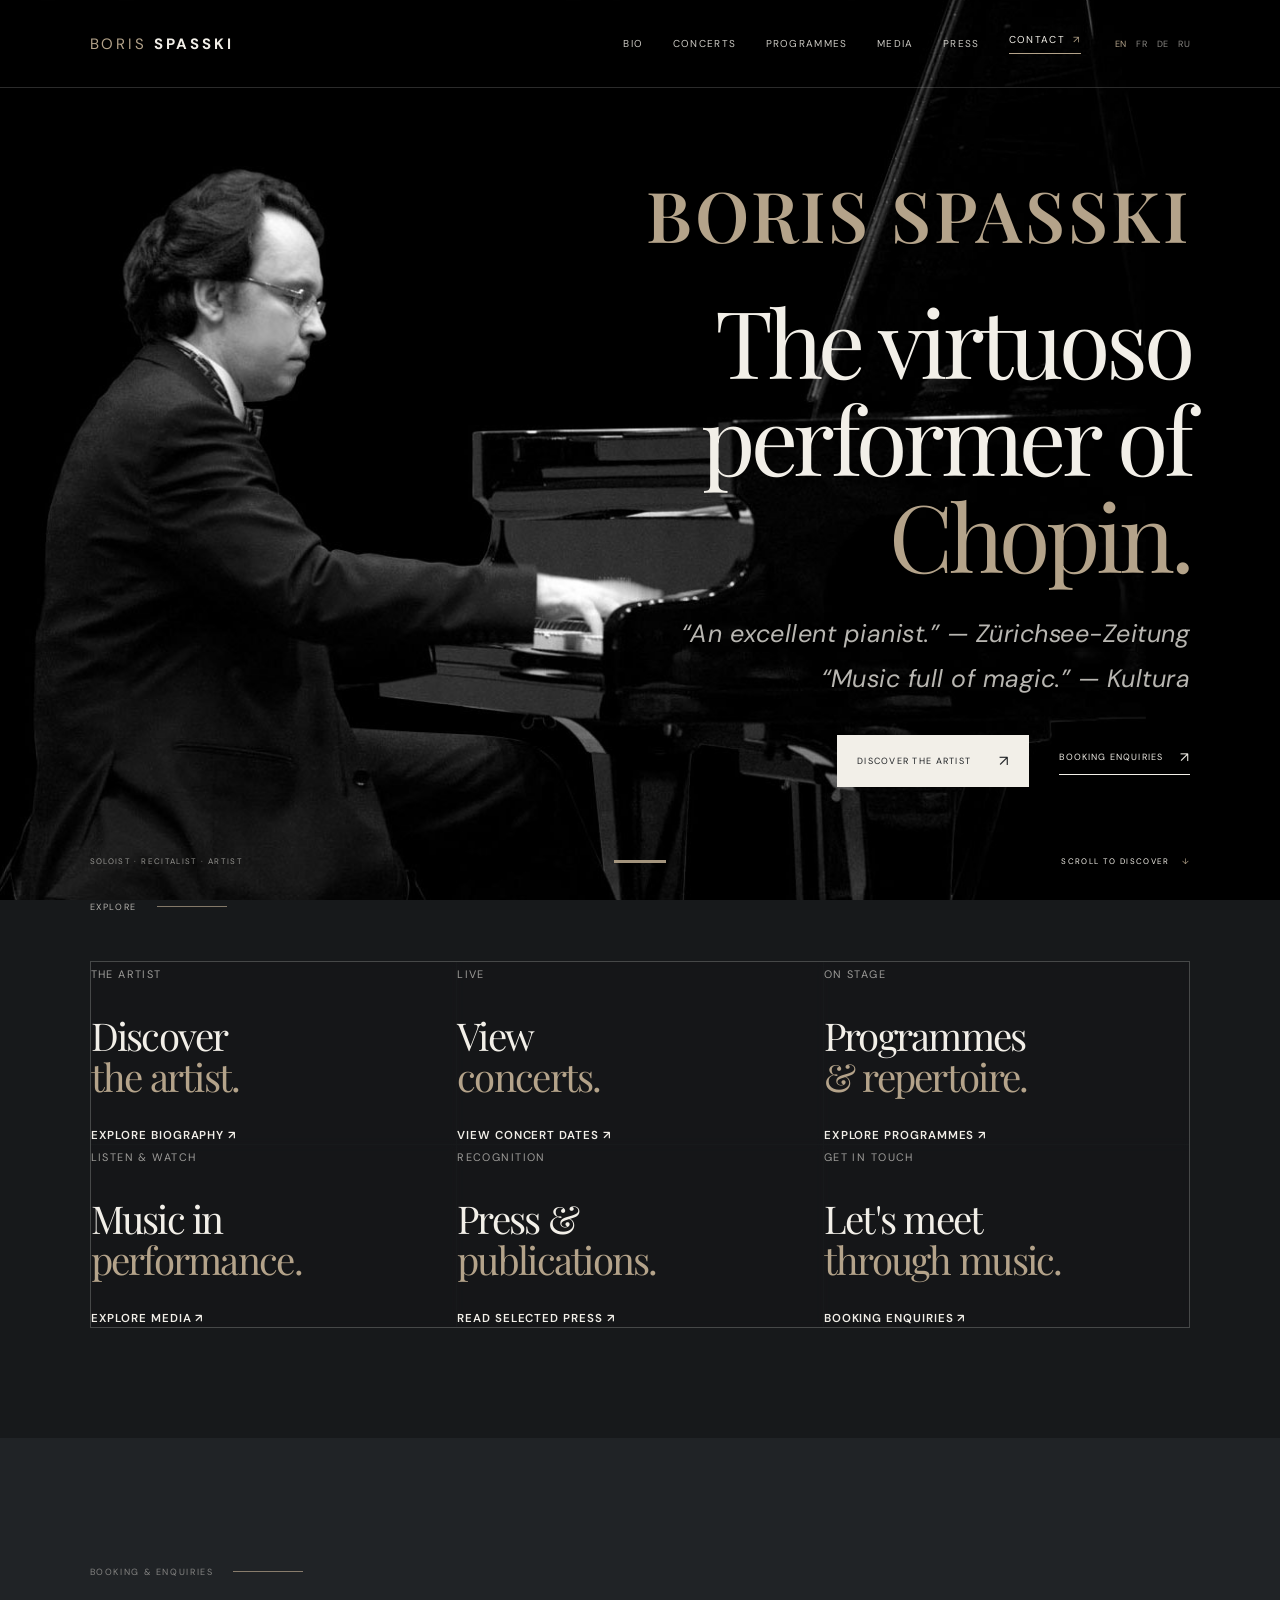
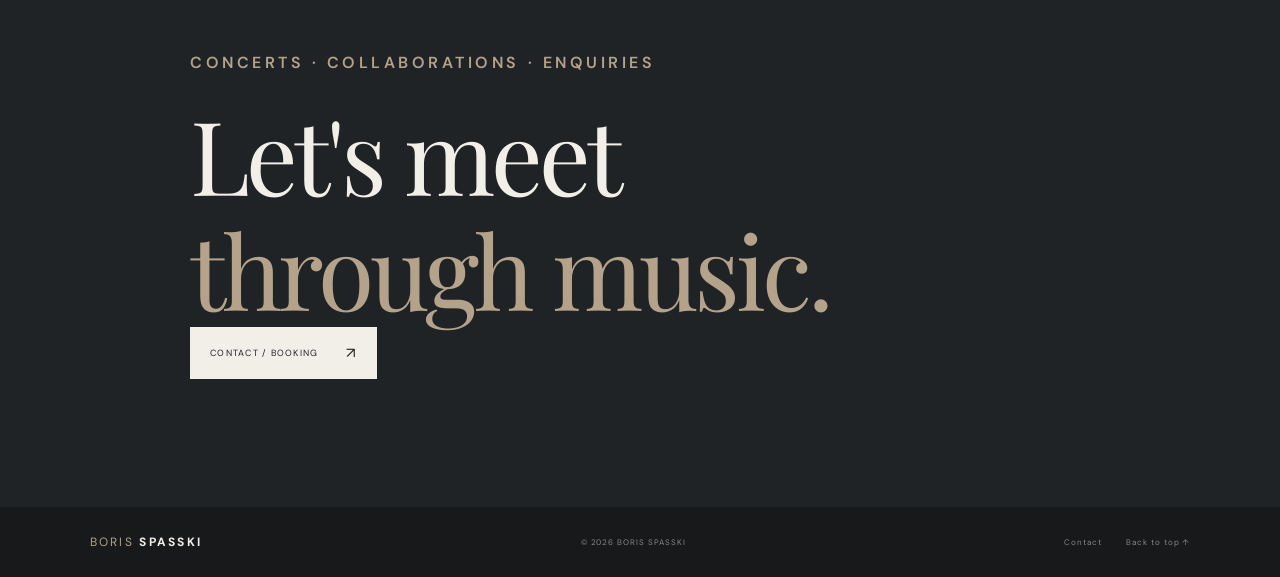
==== spasski-demo/index.html @ 14d4a6dd "Initial commit" ====
<!doctype html>
<html lang="en">
  <head>
    <meta charset="utf-8" />
    <meta name="viewport" content="width=device-width, initial-scale=1" />
    <meta
      name="description"
      content="Boris Spasski, concert pianist. Biography, concerts, recital programmes, repertoire, recordings and press."
    />
    <meta name="theme-color" content="#17191b" />
    <title>Boris Spasski - Борис Спасский - Klavier</title>
    <link rel="preconnect" href="https://fonts.googleapis.com" />
    <link rel="preconnect" href="https://fonts.gstatic.com" crossorigin />
    <link
      href="https://fonts.googleapis.com/css2?family=DM+Sans:wght@400;500;600;700&family=Playfair+Display:ital,wght@0,400;0,500;0,600;1,400;1,500&display=swap"
      rel="stylesheet"
    />
    <link rel="stylesheet" href="css/style.css" />
    <link rel="icon" type="image/png" href="img/favicon.png">
</head>
  <body class="home-page">
    <div class="home-backdrop" aria-hidden="true">
      <div class="home-backdrop-image"></div>
      <div class="home-backdrop-shade"></div>
    </div>
    <a class="skip-link" href="#main">Skip to content</a>
    <header class="site-header" id="top">
      <a class="wordmark" href="index.html" aria-label="Boris Spasski, home">
        <span>BORIS</span> SPASSKI
      </a>
      <nav class="desktop-nav" aria-label="Main navigation">
        <a href="artist.html">Bio</a><a href="concerts.html">Concerts</a
        ><a href="programmes.html">Programmes</a><a href="media.html">Media</a
        ><a href="press.html">Press</a
        ><a class="nav-contact" href="contact.html"
          >Contact <span aria-hidden="true">↗</span></a
        >
      </nav>
      <div class="header-tools">
        <div class="language-switch" aria-label="Language selection">
          <button
            class="language-button is-active"
            type="button"
            data-lang="EN"
            aria-pressed="true"
          >
            EN</button
          ><button
            class="language-button"
            type="button"
            data-lang="FR"
            aria-pressed="false"
          >
            FR</button
          ><button
            class="language-button"
            type="button"
            data-lang="DE"
            aria-pressed="false"
          >
            DE</button
          ><button
            class="language-button"
            type="button"
            data-lang="RU"
            aria-pressed="false"
          >
            RU
          </button>
        </div>
        <button
          class="menu-toggle"
          type="button"
          aria-label="Open navigation"
          aria-expanded="false"
          aria-controls="mobile-nav"
        >
          <span></span><span></span>
        </button>
      </div>
    </header>
    <nav
      class="mobile-nav"
      id="mobile-nav"
      aria-label="Mobile navigation"
      hidden
    >
      <a href="artist.html">Bio</a><a href="concerts.html">Concerts</a
      ><a href="programmes.html">Programmes</a><a href="media.html">Media</a
      ><a href="press.html">Press</a><a href="contact.html">Contact</a>
      <div class="mobile-languages">
        EN <span>·</span> FR <span>·</span> DE <span>·</span> RU
      </div>
    </nav>
    <main id="main">
      <section class="hero" aria-labelledby="hero-title">
        <div class="hero-content">
          <p class="hero-eyebrow">BORIS SPASSKI</p>
          <h1 id="hero-title">The virtuoso performer of <br /><em>Chopin.</em></h1>
          <p class="hero-intro">
            “An excellent pianist.” — Zürichsee-Zeitung<br />
            “Music full of magic.” — Kultura
          </p>
          <div class="hero-actions">
            <a class="button button-light" href="artist.html"
              >Discover the artist <span>↗</span></a
            >
            <a class="text-link light-link" href="contact.html"
              >Booking enquiries <span>↗</span></a
            >
          </div>
        </div>
        <div class="hero-footer">
          <span>SOLOIST · RECITALIST · ARTIST</span>
          <a href="#explore">SCROLL TO DISCOVER <span>↓</span></a>
        </div>
      </section>
      <section class="section-light section-pad home-overview" id="explore">
        <div class="section-kicker">
          <span>EXPLORE</span><span class="kicker-line"></span>
        </div>
        <div class="home-link-grid">
          <a class="home-link-card" href="artist.html">
            <span>THE ARTIST</span>
            <h2>Discover<br /><em>the artist.</em></h2>
            <b>Explore biography ↗</b></a
          ><a class="home-link-card" href="concerts.html"
            ><span>LIVE</span>
            <h2>View<br /><em>concerts.</em></h2>
            <b>View concert dates ↗</b></a
          >
          <a class="home-link-card" href="programmes.html"
            ><span>ON STAGE</span>
            <h2>Programmes<br /><em>& repertoire.</em></h2>
            <b>Explore programmes ↗</b></a
          ><a class="home-link-card" href="media.html"
            ><span>LISTEN & WATCH</span>
            <h2>Music in<br /><em>performance.</em></h2>
            <b>Explore media ↗</b></a
          ><a class="home-link-card" href="press.html"
            ><span>RECOGNITION</span>
            <h2>Press &<br /><em>publications.</em></h2>
            <b>Read selected press ↗</b></a
          ><a class="home-link-card" href="contact.html"
            ><span>GET IN TOUCH</span>
            <h2>Let's meet<br /><em>through music.</em></h2>
            <b>Booking enquiries ↗</b></a
          >
        </div>
      </section>
      <section class="contact section-dark section-pad">
        <div class="section-kicker section-kicker-dark">
          <span>BOOKING & ENQUIRIES</span><span class="kicker-line"></span>
        </div>
        <div class="contact-inner">
          <p class="eyebrow">CONCERTS · COLLABORATIONS · ENQUIRIES</p>
          <h2>Let's meet<br /><em>through music.</em></h2>
          <a class="button button-light" href="contact.html"
            >Contact / Booking <span>↗</span></a
          >
        </div>
      </section>
    </main>
    <footer class="site-footer">
      <a class="wordmark footer-wordmark" href="index.html"
        ><span>BORIS</span> SPASSKI</a
      ><span>© 2026 BORIS SPASSKI</span>
      <div>
        <a href="contact.html">Contact</a><a href="#top">Back to top ↑</a>
      </div>
    </footer>
    <div class="toast" role="status" aria-live="polite"></div>
    <script src="js/main.js"></script>
  </body>
</html>
---- spasski-demo/css/style.css ----
/* =========================================================
   PIANIST WEBSITE DEMO — cinematic editorial direction
   Replace the placeholder images and content before launch.
   ========================================================= */

:root {
  --ink: #202326;
  --ink-deep: #17191b;
  --paper: #f2efe8;
  --paper-alt: #e9e5dc;
  --champagne: #b4a38a;
  --burgundy: #6e3039;
  --muted: #77756f;
  --serif: "Playfair Display", Georgia, serif;
  --sans: "DM Sans", Arial, sans-serif;
  --page-pad: clamp(22px, 7vw, 112px);
  --content: 1440px;
}

* {
  box-sizing: border-box;
}
html {
  scroll-behavior: smooth;
  scroll-padding-top: 90px;
}
body {
  margin: 0;
  background: var(--paper);
  color: var(--ink);
  font-family: var(--sans);
  -webkit-font-smoothing: antialiased;
}
a {
  color: inherit;
  text-decoration: none;
}
button {
  font: inherit;
}
img {
  display: block;
  width: 100%;
  height: 100%;
  object-fit: cover;
}
::selection {
  background: var(--champagne);
  color: var(--ink);
}

.skip-link {
  position: fixed;
  z-index: 1000;
  top: 10px;
  left: 10px;
  padding: 12px 16px;
  background: var(--paper);
  color: var(--ink);
  transform: translateY(-150%);
}
.skip-link:focus {
  transform: translateY(0);
}

.site-header {
  position: absolute;
  z-index: 20;
  top: 0;
  left: 0;
  width: 100%;
  min-height: 88px;
  padding: 0 var(--page-pad);
  display: flex;
  align-items: center;
  justify-content: space-between;
  color: #f2efe8;
  border-bottom: 1px solid rgba(255, 255, 255, 0.17);
  transition:
    background 0.3s ease,
    min-height 0.3s ease,
    color 0.3s ease;
}
.site-header.is-scrolled {
  position: fixed;
  min-height: 72px;
  background: rgba(23, 25, 27, 0.96);
  backdrop-filter: blur(14px);
}
.wordmark {
  font-size: 15px;
  letter-spacing: 0.19em;
  font-weight: 700;
  white-space: nowrap;
}
.wordmark span {
  font-weight: 400;
  color: var(--champagne);
}
.desktop-nav {
  display: flex;
  align-items: center;
  gap: clamp(17px, 2.3vw, 36px);
  margin-left: auto;
  margin-right: 34px;
}
.desktop-nav a {
  font-size: 10px;
  letter-spacing: 0.13em;
  text-transform: uppercase;
  color: rgba(242, 239, 232, 0.84);
  transition: color 0.2s;
}
.desktop-nav a:hover,
.desktop-nav a:focus-visible {
  color: var(--champagne);
}
.desktop-nav .nav-contact {
  color: var(--paper);
  border-bottom: 1px solid var(--champagne);
  padding-bottom: 7px;
}
.nav-contact span {
  color: var(--champagne);
  margin-left: 4px;
}
.header-tools {
  display: flex;
  align-items: center;
  gap: 22px;
}
.language-switch {
  display: flex;
  gap: 9px;
}
.language-button {
  border: 0;
  padding: 5px 0;
  background: transparent;
  color: rgba(242, 239, 232, 0.56);
  cursor: pointer;
  font-size: 9px;
  letter-spacing: 0.08em;
}
.language-button.is-active,
.language-button:hover {
  color: var(--champagne);
}
.menu-toggle {
  display: none;
  width: 38px;
  height: 38px;
  border: 0;
  background: transparent;
  cursor: pointer;
  padding: 9px 4px;
}
.menu-toggle span {
  display: block;
  height: 1px;
  width: 27px;
  background: var(--paper);
  margin: 7px 0;
  transition: transform 0.25s;
}
.mobile-nav {
  position: fixed;
  z-index: 19;
  inset: 0;
  padding: 110px var(--page-pad) 40px;
  background: var(--ink-deep);
  color: var(--paper);
  flex-direction: column;
  justify-content: center;
  gap: 19px;
}
.mobile-nav:not([hidden]) {
  display: flex;
}
.mobile-nav > a {
  font: 36px var(--serif);
}
.mobile-languages {
  margin-top: 28px;
  color: var(--champagne);
  font-size: 11px;
  letter-spacing: 0.2em;
}
.mobile-languages span {
  color: #777;
  padding: 0 7px;
}

.hero {
  position: relative;
  min-height: min(850px, 100svh);
  min-height: max(700px, 100svh);
  display: flex;
  align-items: center;
  overflow: hidden;
  color: var(--paper);
  background: var(--ink-deep);
}
.hero-image {
  position: absolute;
  inset: 0;
  background-image: url("https://images.unsplash.com/photo-1507838153414-b4b713384a76?auto=format&fit=crop&w=2400&q=90");
  background-position: center 48%;
  background-size: cover;
  filter: saturate(0.55);
  transform: scale(1.015);
}
.hero-shade {
  position: absolute;
  inset: 0;
  background:
    linear-gradient(
      90deg,
      rgba(12, 14, 16, 0.88) 0%,
      rgba(12, 14, 16, 0.62) 43%,
      rgba(12, 14, 16, 0.15) 100%
    ),
    linear-gradient(0deg, rgba(12, 14, 16, 0.6), transparent 38%);
}
.hero-content {
  position: relative;
  z-index: 2;
  width: min(850px, 100%);
  padding: 145px var(--page-pad) 100px;
  margin-left: auto;
  margin-right: 0;
  text-align: right;
}
.eyebrow {
  margin: 0 0 22px;
  color: var(--champagne);
  font-size: 16px;
  font-weight: 600;
  letter-spacing: 0.22em;
  line-height: 1.6;
}
.hero-eyebrow {
  margin: 0 0 22px;
  color: var(--champagne);
  font-family: var(--serif);
  font-size: 70px;
  font-weight: 600;
/*  letter-spacing: 0.22em; */
  letter-spacing: .04em;
  line-height: 1.6;
}
.hero h1 {
  margin: 0;
  font: 400 clamp(52px, 7.3vw, 108px)/1.04 var(--serif);
  letter-spacing: -0.045em;
}
h1 em,
h2 em {
  color: var(--champagne);
  font-weight: 400;
  font-style: normal;
}
.hero-intro {
  margin: 28px 0 34px;
  color: rgba(242, 239, 232, 0.76);
  font: 25px/1.8 var(--sans);
  letter-spacing: 0.02em;
  font-style: italic;
}
/*
.home-link-card h2 {
    font-family: "Playfair Display", Georgia, serif;
    font-weight: 400;
}
*/
.home-link-card h2 em {
    color: var(--champagne);
    font-style: normal;
    font-weight: 400;
}
.hero-actions {
  display: flex;
  align-items: center;
  gap: 30px;
  flex-wrap: wrap;
  justify-content: flex-end;
}
.button {
  display: inline-flex;
  align-items: center;
  gap: 28px;
  padding: 16px 20px;
  font-size: 9px;
  letter-spacing: 0.14em;
  text-transform: uppercase;
  transition:
    background 0.2s,
    color 0.2s,
    transform 0.2s;
}
.button:hover {
  transform: translateY(-2px);
}
.button-light {
  background: var(--paper);
  color: var(--ink);
}
.button-light:hover {
  background: var(--champagne);
}
.button span {
  font-size: 15px;
}
.text-link {
  display: inline-flex;
  align-items: center;
  gap: 17px;
  padding-bottom: 8px;
  border-bottom: 1px solid currentColor;
  font-size: 9px;
  letter-spacing: 0.13em;
  text-transform: uppercase;
  transition:
    gap 0.2s,
    color 0.2s;
}
.text-link:hover {
  gap: 25px;
}
.text-link span {
  font-size: 14px;
}
.light-link {
  color: var(--paper);
}
.dark-link {
  color: var(--ink);
}
.hero-footer {
  position: absolute;
  z-index: 2;
  bottom: 34px;
  left: var(--page-pad);
  right: var(--page-pad);
  display: flex;
  justify-content: space-between;
  color: rgba(242, 239, 232, 0.58);
  font-size: 8px;
  letter-spacing: 0.17em;
}
.hero-footer a {
  color: var(--paper);
}
.hero-footer a span {
  color: var(--champagne);
  margin-left: 9px;
}
.hero-index {
  position: absolute;
  right: var(--page-pad);
  top: 48%;
  color: rgba(242, 239, 232, 0.6);
  font: 13px var(--serif);
  writing-mode: vertical-rl;
  letter-spacing: 0.12em;
}
.hero-index span {
  color: var(--champagne);
  padding: 9px 0;
}

.section-pad {
  padding: clamp(82px, 10vw, 150px) var(--page-pad);
}
.section-light {
  background: var(--paper);
  color: var(--ink);
}
.section-dark {
  background: var(--ink);
  color: var(--paper);
}
.section-kicker {
  display: flex;
  align-items: center;
  gap: 20px;
  margin-bottom: 72px;
  color: #77736b;
  font-size: 9px;
  letter-spacing: 0.18em;
}
.section-kicker-dark {
  color: rgba(242, 239, 232, 0.48);
}
.kicker-line {
  display: block;
  width: 70px;
  height: 1px;
  background: var(--champagne);
  opacity: 0.7;
}
h2 {
  margin: 0;
  font: 400 clamp(43px, 5.4vw, 76px)/1.12 var(--serif);
  letter-spacing: -0.04em;
}
.body-copy {
  max-width: 470px;
  color: #77756f;
  font-size: 13px;
  line-height: 2;
}
.intro-grid {
  display: grid;
  grid-template-columns: 1.05fr 0.8fr;
  gap: clamp(55px, 12vw, 190px);
  align-items: center;
  max-width: 1180px;
  margin: auto;
}
.intro-copy .eyebrow {
  color: #91816b;
}
.intro-copy .body-copy {
  margin: 30px 0 30px;
}
.portrait-frame {
  margin: 0;
  position: relative;
  height: clamp(390px, 48vw, 620px);
}
.portrait-frame img {
  filter: saturate(0.65);
}
.portrait-frame figcaption {
  position: absolute;
  bottom: -25px;
  right: 0;
  color: #8b867d;
  font-size: 8px;
  letter-spacing: 0.16em;
}

.performance-heading,
.split-heading {
  display: flex;
  align-items: end;
  justify-content: space-between;
  gap: 40px;
  max-width: 1180px;
  margin: 0 auto 55px;
}
.performance-heading .eyebrow,
.split-heading .eyebrow {
  margin-bottom: 20px;
}
.section-aside {
  max-width: 310px;
  margin: 0 0 8px;
  color: #a9a69f;
  font-size: 12px;
  line-height: 1.9;
}
.section-light .section-aside {
  color: #77756f;
}
.video-feature {
  position: relative;
  display: block;
  max-width: 1180px;
  height: clamp(300px, 55vw, 650px);
  margin: auto;
  overflow: hidden;
  background: #111;
}
.video-feature img {
  opacity: 0.68;
  filter: saturate(0.55);
  transition:
    transform 0.7s,
    opacity 0.4s;
}
.video-feature:hover img {
  transform: scale(1.025);
  opacity: 0.82;
}
.video-feature::after {
  content: "";
  position: absolute;
  inset: 0;
  background: linear-gradient(0deg, rgba(0, 0, 0, 0.68), transparent 55%);
}
.video-play {
  position: absolute;
  z-index: 2;
  top: 50%;
  left: 50%;
  display: grid;
  place-items: center;
  width: 72px;
  height: 72px;
  border: 1px solid rgba(255, 255, 255, 0.75);
  border-radius: 50%;
  color: white;
  font-size: 17px;
  padding-left: 4px;
  transform: translate(-50%, -50%);
}
.video-caption {
  position: absolute;
  z-index: 2;
  bottom: 30px;
  left: 34px;
  display: grid;
  gap: 9px;
  color: white;
}
.video-caption span,
.video-note {
  font-size: 8px;
  letter-spacing: 0.18em;
}
.video-caption strong {
  font: 25px var(--serif);
  font-weight: 400;
}
.video-note {
  position: absolute;
  z-index: 2;
  top: 25px;
  right: 28px;
  color: rgba(255, 255, 255, 0.72);
}
.media-bottom {
  display: flex;
  justify-content: space-between;
  align-items: center;
  max-width: 1180px;
  margin: 27px auto 0;
  color: rgba(242, 239, 232, 0.45);
  font-size: 8px;
  letter-spacing: 0.17em;
}

.concerts .split-heading {
  margin-bottom: 70px;
}
.concert-list {
  max-width: 1180px;
  margin: 0 auto;
  border-top: 1px solid #d5d0c6;
}
.concert-row {
  display: grid;
  grid-template-columns: 125px 1fr 48px;
  align-items: center;
  gap: 25px;
  padding: 29px 0;
  border-bottom: 1px solid #d5d0c6;
}
.concert-date {
  display: flex;
  align-items: baseline;
  gap: 12px;
}
.concert-date strong {
  font: 42px var(--serif);
  font-weight: 400;
}
.concert-date span {
  color: #88837a;
  font-size: 8px;
  letter-spacing: 0.12em;
}
.concert-details h3 {
  margin: 0 0 7px;
  font: 24px var(--serif);
  font-weight: 400;
}
.concert-details p {
  margin: 0;
  color: #858078;
  font-size: 11px;
}
.round-arrow {
  display: grid;
  place-items: center;
  width: 40px;
  height: 40px;
  border: 1px solid #c8c1b5;
  border-radius: 50%;
  transition:
    background 0.2s,
    color 0.2s;
}
.round-arrow:hover {
  background: var(--ink);
  color: var(--paper);
}
.demo-note {
  color: #9a9387;
  font-size: 9px;
  letter-spacing: 0.04em;
  margin: 18px 0 28px;
}

.programmes .split-heading {
  margin-bottom: 65px;
}
.programme-grid {
  display: grid;
  grid-template-columns: 1fr 1fr;
  gap: 30px;
  max-width: 1180px;
  margin: auto;
}
.programme-card {
  min-width: 0;
}
.programme-image {
  height: clamp(240px, 35vw, 440px);
  position: relative;
  overflow: hidden;
  margin-bottom: 28px;
  background: #111;
}
.programme-image img {
  opacity: 0.78;
  filter: saturate(0.6);
  transition: transform 0.6s;
}
.programme-card:hover .programme-image img {
  transform: scale(1.035);
}
.programme-image > span {
  position: absolute;
  right: 20px;
  top: 18px;
  color: white;
  font: 18px var(--serif);
}
.programme-card .eyebrow {
  margin-bottom: 12px;
}
.programme-card h3 {
  margin: 0 0 24px;
  font: 400 clamp(30px, 3.5vw, 47px)/1.15 var(--serif);
}
.programme-card .text-link {
  font-size: 8px;
}

.press-inner {
  max-width: 950px;
  margin: 0 auto;
  text-align: center;
}
.press-inner .eyebrow {
  color: #91816b;
}
.press-inner h2 {
  font-size: clamp(34px, 4.5vw, 62px);
  line-height: 1.28;
}
.press-credit {
  display: flex;
  align-items: center;
  justify-content: center;
  gap: 15px;
  margin-top: 40px;
  color: #8b857b;
  font-size: 8px;
  letter-spacing: 0.16em;
}
.credit-line {
  width: 35px;
  height: 1px;
  background: var(--champagne);
}

.recordings-grid {
  display: grid;
  grid-template-columns: 0.85fr 1fr;
  gap: clamp(55px, 11vw, 150px);
  align-items: center;
  max-width: 1050px;
  margin: auto;
}
.record-art {
  position: relative;
  aspect-ratio: 1;
  max-width: 470px;
  background: #292725;
  box-shadow: 18px 20px 0 var(--paper-alt);
}
.record-art img {
  opacity: 0.68;
  filter: saturate(0.4);
}
.record-art-label {
  position: absolute;
  bottom: 26px;
  left: 26px;
  color: white;
  font: 17px/1.6 var(--serif);
  letter-spacing: 0.08em;
}
.record-copy .eyebrow {
  color: #91816b;
}
.record-copy .body-copy {
  margin: 25px 0 30px;
}

.contact-inner {
  max-width: 900px;
  margin: auto;
}
.contact-inner h2 {
  font-size: clamp(55px, 8vw, 105px);
}
.contact-inner > p:not(.eyebrow):not(.demo-note) {
  max-width: 400px;
  margin: 26px 0 32px;
  color: #aaa69e;
  font-size: 13px;
  line-height: 1.9;
}
.contact-secondary {
  display: grid;
  grid-template-columns: 1fr 1fr;
  gap: 40px;
  margin-top: 75px;
  padding-top: 25px;
  border-top: 1px solid rgba(255, 255, 255, 0.17);
}
.contact-secondary div {
  display: grid;
  gap: 10px;
}
.contact-secondary span {
  color: var(--champagne);
  font-size: 8px;
  letter-spacing: 0.16em;
}
.contact-secondary a {
  color: var(--paper);
  font: 17px var(--serif);
}
.contact .demo-note {
  color: #77736b;
  margin-top: 24px;
}

.site-footer {
  display: flex;
  align-items: center;
  justify-content: space-between;
  gap: 25px;
  padding: 27px var(--page-pad);
  background: var(--ink-deep);
  color: rgba(242, 239, 232, 0.52);
  font-size: 8px;
  letter-spacing: 0.12em;
}
.footer-wordmark {
  color: var(--paper);
  font-size: 12px;
}
.site-footer > div {
  display: flex;
  gap: 24px;
}
.site-footer a:hover {
  color: var(--champagne);
}
.toast {
  position: fixed;
  z-index: 50;
  right: 20px;
  bottom: 20px;
  max-width: 300px;
  padding: 13px 17px;
  background: var(--paper);
  color: var(--ink);
  box-shadow: 0 8px 30px rgba(0, 0, 0, 0.2);
  font-size: 12px;
  opacity: 0;
  transform: translateY(10px);
  pointer-events: none;
  transition:
    opacity 0.25s,
    transform 0.25s;
}
.toast.is-visible {
  opacity: 1;
  transform: translateY(0);
}

@media (max-width: 1000px) {
  .desktop-nav {
    gap: 16px;
    margin-right: 20px;
  }
  .desktop-nav a {
    font-size: 9px;
  }
  .language-switch {
    gap: 6px;
  }
}
@media (max-width: 760px) {
  html {
    scroll-padding-top: 70px;
  }
  .site-header {
    min-height: 72px;
  }
  .desktop-nav {
    display: none;
  }
  .menu-toggle {
    display: block;
  }
  .header-tools {
    gap: 17px;
  }
  .hero {
    min-height: 760px;
    min-height: 100svh;
  }
  .hero-image {
    background-position: 58% center;
  }
  .hero-shade {
    background:
      linear-gradient(90deg, rgba(12, 14, 16, 0.83), rgba(12, 14, 16, 0.3)),
      linear-gradient(0deg, rgba(12, 14, 16, 0.6), transparent 60%);
  }
  .hero-content {
    padding-top: 150px;
  }
  .hero h1 {
    font-size: clamp(52px, 12vw, 78px);
  }
  .hero-footer {
    bottom: 25px;
    font-size: 7px;
  }
  .hero-index {
    display: none;
  }
  .section-kicker {
    margin-bottom: 48px;
  }
  .intro-grid,
  .recordings-grid {
    grid-template-columns: 1fr;
    gap: 55px;
  }
  .portrait-frame {
    height: 470px;
    max-width: 440px;
    margin-left: auto;
  }
  .performance-heading,
  .split-heading {
    display: block;
  }
  .section-aside {
    margin-top: 25px;
  }
  .programme-grid {
    gap: 18px;
  }
  .programme-image {
    height: 300px;
  }
  .programme-card h3 {
    font-size: 34px;
  }
  .record-art {
    width: min(80%, 390px);
  }
}
@media (max-width: 520px) {
  :root {
    --page-pad: 22px;
  }
  .wordmark {
    font-size: 13px;
  }
  .language-switch {
    gap: 5px;
  }
  .language-button {
    font-size: 8px;
  }
  .hero {
    min-height: 720px;
  }
  .hero-content {
    padding-top: 135px;
  }
  .hero h1 {
    font-size: 51px;
  }
  .hero-intro {
    font-size: 13px;
  }
  .hero-actions {
    align-items: flex-start;
    flex-direction: column;
    gap: 22px;
  }
  .hero-footer {
    left: 22px;
    right: 22px;
  }
  .hero-footer span {
    max-width: 125px;
    line-height: 1.7;
  }
  .section-pad {
    padding-top: 78px;
    padding-bottom: 78px;
  }
  .section-kicker {
    margin-bottom: 42px;
  }
  .intro-copy h2,
  .performance-heading h2,
  .split-heading h2 {
    font-size: 48px;
  }
  .portrait-frame {
    height: 390px;
    width: 90%;
  }
  .video-feature {
    height: 310px;
  }
  .video-play {
    width: 58px;
    height: 58px;
  }
  .video-caption {
    left: 19px;
    bottom: 20px;
  }
  .video-caption strong {
    font-size: 20px;
  }
  .video-note {
    top: 17px;
    right: 16px;
    font-size: 7px;
  }
  .concert-row {
    grid-template-columns: 82px 1fr 34px;
    gap: 10px;
    padding: 23px 0;
  }
  .concert-date {
    display: block;
  }
  .concert-date strong {
    display: block;
    font-size: 36px;
    line-height: 1;
  }
  .concert-date span {
    display: block;
    margin-top: 6px;
    font-size: 7px;
  }
  .concert-details h3 {
    font-size: 19px;
  }
  .concert-details p {
    font-size: 9px;
    line-height: 1.6;
  }
  .round-arrow {
    width: 32px;
    height: 32px;
  }
  .programme-grid {
    grid-template-columns: 1fr;
    gap: 45px;
  }
  .programme-image {
    height: 310px;
  }
  .press-inner h2 {
    font-size: 37px;
  }
  .recordings-grid {
    gap: 55px;
  }
  .record-art {
    width: 85%;
  }
  .contact-inner h2 {
    font-size: 59px;
  }
  .contact-secondary {
    grid-template-columns: 1fr;
    gap: 25px;
    margin-top: 55px;
  }
  .contact-secondary a {
    font-size: 16px;
  }
  .site-footer {
    align-items: flex-start;
    flex-wrap: wrap;
  }
  .site-footer > div {
    width: 100%;
    justify-content: space-between;
  }
}
@media (prefers-reduced-motion: reduce) {
  *,
  *::before,
  *::after {
    scroll-behavior: auto !important;
    transition-duration: 0.01ms !important;
    animation-duration: 0.01ms !important;
  }
}

/* Multi-page prototype additions */
.page-intro {
  padding-top: 150px;
  padding-bottom: 105px;
  min-height: 390px;
}
.page-intro h1 {
  max-width: 900px;
  margin: 28px 0 18px;
  font:
    400 clamp(3rem, 7vw, 6.2rem)/1.02 "Playfair Display",
    serif;
  letter-spacing: -0.04em;
}
.page-intro h1 em {
  color: #c9bba7;
  font-weight: 400;
}
.page-intro-copy {
  max-width: 560px;
  color: #c9c6c0;
  font-size: 1.05rem;
  line-height: 1.8;
}
.desktop-nav a[aria-current="page"] {
  color: #c9bba7;
}
.home-overview {
  padding-top: 95px;
  padding-bottom: 110px;
}
.home-link-grid {
  display: grid;
  grid-template-columns: repeat(3, 1fr);
  gap: 1px;
  background: #d9d4cb;
  margin-top: 42px;
  border: 1px solid #d9d4cb;
}
/*
.home-link-card {
  display: flex;
  flex-direction: column;
  min-height: 255px;
  padding: 30px;
  background: #f2efe8;
  color: #202326;
  text-decoration: none;
  transition: background 0.25s ease;
}
*/
.home-link-card h2 {
    margin: 32px 0 25px;
    font-family: var(--serif);
    font-size: clamp(1.8rem, 3vw, 2.6rem);
    font-weight: 400;
    line-height: 1.08;
    letter-spacing: -.045em;
}
.home-link-card:hover {
  background: #e9e4da;
}
.home-link-card > span {
  font-size: 0.68rem;
  letter-spacing: 0.13em;
  color: #77736d;
}
.home-link-card h2 {
  margin: 32px 0 25px;
  font:
    400 clamp(1.8rem, 3vw, 2.6rem)/1.08 "Playfair Display",
    serif;
}
.home-link-card h2 em,
.press-resources h2 em {
  color: #88765f;
}
.home-link-card b {
  margin-top: auto;
  font-size: 0.72rem;
  font-weight: 600;
  letter-spacing: 0.08em;
  text-transform: uppercase;
}
.press-resources h2 {
  margin: 35px 0 20px;
  font:
    400 clamp(2.4rem, 5vw, 4.2rem)/1.08 "Playfair Display",
    serif;
}
@media (max-width: 800px) {
  .home-link-grid {
    grid-template-columns: repeat(2, 1fr);
  }
  .page-intro {
    padding-top: 125px;
    padding-bottom: 75px;
    min-height: 330px;
  }
}
@media (max-width: 520px) {
  .home-link-grid {
    grid-template-columns: 1fr;
  }
  .home-link-card {
    min-height: 210px;
  }
}

/* Homepage scroll treatment: fixed concert image, moving editorial content */
.home-page {
  background: var(--ink-deep);
}
.home-backdrop {
  position: fixed;
  z-index: 0;
  inset: 0;
  overflow: hidden;
  pointer-events: none;
}
.home-backdrop-image {
  position: absolute;
  inset: 0;
  background-image: url("../img/Front_Page.jpg");
  background-position: center 48%;
  background-size: cover;
  filter: none;
  transform: scale(1.015);
}
.home-backdrop-shade {
  display: none;
}
.home-page main {
  position: relative;
  z-index: 1;
}
.home-page .hero {
  min-height: 100vh;
  min-height: 100svh;
  height: 100vh;
  height: 100svh;
  background: transparent;
  overflow: hidden;
}
.home-page .hero-content,
.home-page .hero-footer,
.home-page .hero-index {
  will-change: auto;
}
.home-page .home-overview {
  position: relative;
  z-index: 2;
  margin-top: -13vh;
  padding-top: clamp(48px, 6vw, 78px);
  border-radius: 22px 22px 0 0;
  box-shadow: 0 -24px 70px rgba(0, 0, 0, 0.2);
}
.home-page .home-overview::before {
  content: "";
  display: block;
  width: 52px;
  height: 3px;
  margin: 0 auto 38px;
  background: var(--champagne);
  opacity: 0.9;
}
.home-page .home-overview .section-kicker {
  margin-bottom: 48px;
}
@media (max-width: 800px) {
  .home-page .hero {
    min-height: 100vh;
    min-height: 100svh;
    height: 100vh;
    height: 100svh;
  }
  .home-page .home-overview {
    margin-top: -11vh;
    padding-top: 42px;
  }
  .home-page .home-overview::before {
    margin-bottom: 28px;
  }
}
@media (prefers-reduced-motion: reduce) {
  .home-page .home-overview {
    scroll-behavior: auto;
  }
}

/* Homepage: let the fixed concert photograph remain visible beneath the rising panel */
.home-page .home-overview {
  background: transparent !important;
  color: var(--paper);
  box-shadow: none;
}
.home-page .home-overview .section-kicker {
  color: rgba(242, 239, 232, 0.72);
}
.home-page .home-overview .home-link-grid {
  background: transparent;
  border: 1px solid rgba(242, 239, 232, 0.22);
  gap: 1px;
}
.home-page .home-overview .home-link-card {
  background: rgba(18, 20, 22, 0.34);
  color: var(--paper);
  backdrop-filter: blur(3px);
  -webkit-backdrop-filter: blur(3px);
  border: 0;
}
.home-page .home-overview .home-link-card:hover {
  background: rgba(18, 20, 22, 0.58);
}
.home-page .home-overview .home-link-card > span {
  color: rgba(242, 239, 232, 0.62);
}
.home-page .home-overview .home-link-card h2 em {
  color: var(--champagne);
}


/* Boris Spasski content pages */
.profile-columns, .recording-grid, .press-quote-grid {
  display: grid;
  grid-template-columns: repeat(2, minmax(0, 1fr));
  gap: 34px;
  max-width: 1180px;
  margin: 50px auto 0;
}
.profile-columns h3, .recording-card h3 {
  font: 400 clamp(25px, 3vw, 38px)/1.15 var(--serif);
  margin: 0 0 20px;
}
.editorial-list { list-style: none; padding: 0; margin: 0; }
.editorial-list li { padding: 13px 0; border-bottom: 1px solid rgba(242,239,232,.18); color: rgba(242,239,232,.76); font-size: 13px; line-height: 1.7; }
.festival-grid { display: grid; grid-template-columns: repeat(2, minmax(0,1fr)); gap: 0 30px; max-width: 1000px; margin-top: 40px; }
.festival-grid span { padding: 16px 0; border-bottom: 1px solid #d5d0c6; color: #625f58; font-size: 13px; }
.archive-section { padding-top: 70px; padding-bottom: 75px; }
.archive-heading { display: flex; justify-content: space-between; align-items: baseline; gap: 20px; margin-bottom: 25px; }
.archive-heading h2 { font-size: clamp(54px, 8vw, 100px); }
.archive-heading > span { font-size: 8px; letter-spacing: .16em; color: var(--muted); }
.archive-list { max-width: 1180px; margin: auto; border-top: 1px solid #d5d0c6; }
.archive-item { display: grid; grid-template-columns: 110px 1fr; gap: 25px; padding: 22px 0; border-bottom: 1px solid #d5d0c6; }
.archive-date { font: 20px var(--serif); color: #88765f; }
.archive-date span { display: block; margin-top: 5px; font: 9px var(--sans); letter-spacing: .15em; color: #88837a; }
.archive-item h3 { margin: 0 0 6px; font: 23px var(--serif); font-weight: 400; }
.archive-item p { margin: 0; color: #77756f; font-size: 12px; line-height: 1.8; }
.programme-accordion, .repertoire-accordion { max-width: 1180px; margin: 0 auto; border-top: 1px solid rgba(242,239,232,.24); }
.programme-detail, .repertoire-detail { border-bottom: 1px solid rgba(242,239,232,.24); }
.programme-detail summary, .repertoire-detail summary { cursor: pointer; list-style: none; display: flex; align-items: baseline; justify-content: space-between; gap: 24px; padding: 21px 0; font: 25px var(--serif); color: var(--paper); }
.programme-detail summary::-webkit-details-marker, .repertoire-detail summary::-webkit-details-marker { display: none; }
.programme-detail summary::after, .repertoire-detail summary::after { content: "+"; color: var(--champagne); font: 20px var(--sans); }
.programme-detail[open] summary::after, .repertoire-detail[open] summary::after { content: "−"; }
.programme-detail summary small { margin-left: auto; color: rgba(242,239,232,.52); font: 10px var(--sans); letter-spacing: .06em; text-align: right; }
.programme-detail ul, .repertoire-detail ul { margin: 0; padding: 0 0 24px 20px; color: rgba(242,239,232,.74); font-size: 13px; line-height: 1.9; }
.repertoire-accordion { border-top-color: #d5d0c6; }
.repertoire-detail { border-bottom-color: #d5d0c6; }
.repertoire-detail summary { color: var(--ink); font-size: 23px; }
.repertoire-detail ul { color: #6f6a61; }
.video-title-list { columns: 2; column-gap: 50px; max-width: 1180px; margin: 0 auto 40px; padding-left: 22px; color: rgba(242,239,232,.78); font-size: 13px; line-height: 1.9; }
.video-title-list li { break-inside: avoid; padding: 4px 0 10px 8px; }
.recording-grid { align-items: start; }
.recording-card { padding: 28px; background: var(--paper-alt); }
.recording-card .body-copy { margin: 14px 0 25px; }
.audio-item { margin-top: 20px; display: grid; gap: 9px; color: #68635b; font-size: 12px; }
.audio-item audio { width: 100%; height: 38px; }
.press-quote-grid { gap: 1px; background: #d5d0c6; border: 1px solid #d5d0c6; }
.press-quote-grid blockquote { margin: 0; padding: 28px; background: var(--paper); }
.press-quote-grid blockquote p { margin: 0 0 24px; font: 25px/1.35 var(--serif); color: var(--ink); }
.press-quote-grid cite { color: #81796d; font: normal 9px var(--sans); letter-spacing: .12em; text-transform: uppercase; }
.press-archive-list { max-width: 1180px; margin: 20px auto 0; border-top: 1px solid rgba(242,239,232,.2); }
.press-archive-list article { display: grid; grid-template-columns: 110px 1fr; gap: 25px; padding: 24px 0; border-bottom: 1px solid rgba(242,239,232,.2); }
.press-archive-list article > span { color: var(--champagne); font: 18px var(--serif); }
.press-archive-list h3 { margin: 0 0 8px; font: 23px var(--serif); font-weight: 400; color: var(--paper); }
.press-archive-list p { margin: 0 0 12px; color: rgba(242,239,232,.62); font-size: 12px; line-height: 1.8; }
.press-archive-list a { color: var(--champagne); font-size: 9px; letter-spacing: .12em; text-transform: uppercase; }
.contact-address { display: grid; grid-template-columns: repeat(2, minmax(0,1fr)); gap: 25px 45px; margin: 42px 0; padding-top: 26px; border-top: 1px solid rgba(255,255,255,.18); }
.contact-address p { margin: 0; color: rgba(242,239,232,.75); font: 18px/1.8 var(--serif); }
.contact-address p span { display: block; margin-bottom: 9px; color: var(--champagne); font: 9px var(--sans); letter-spacing: .16em; }
.contact-address a { color: var(--paper); }
@media (max-width: 760px) {
  .profile-columns, .recording-grid, .press-quote-grid { grid-template-columns: 1fr; }
  .festival-grid { grid-template-columns: 1fr; }
  .programme-detail summary { display: grid; grid-template-columns: 1fr auto; }
  .programme-detail summary small { grid-column: 1; grid-row: 2; margin: 0; text-align: left; }
  .video-title-list { columns: 1; }
  .archive-item, .press-archive-list article { grid-template-columns: 78px 1fr; gap: 14px; }
  .contact-address { grid-template-columns: 1fr; }
}


/* Biography opening: full-height portrait beside immediately visible biography copy */
.bio-hero {
  position: relative;
  isolation: isolate;
  display: flex;
  align-items: stretch;
  min-height: 100vh;
  min-height: 100svh;
  padding: 0;
  overflow: hidden;
  color: var(--paper);
  background: #17191b;
}
.bio-hero-image {
  position: absolute;
  z-index: -1;
  inset: 0 auto 0 0;
  width: 50%;
  height: 100%;
  object-fit: cover;
  object-position: center center;
  filter: none;
}
.bio-hero::after {
  content: "";
  position: absolute;
  z-index: 0;
  inset: 0 auto 0 0;
  width: 50%;
  pointer-events: none;
  background: linear-gradient(
    90deg,
    rgba(12, 14, 16, 0.04) 68%,
    rgba(12, 14, 16, 0.2) 100%
  );
}
.bio-hero-caption {
  position: relative;
  z-index: 1;
  align-self: center;
  width: 50%;
  max-width: 760px;
  margin: 0 0 0 50%;
  padding: clamp(118px, 14vh, 156px) clamp(34px, 5.1vw, 76px) 78px;
  text-align: left;
  background: #17191b;
  border: 0;
  backdrop-filter: none;
}
.bio-hero-eyebrow {
  margin: 0 0 22px;
  color: var(--champagne);
  font-size: 9px;
  font-weight: 600;
  letter-spacing: 0.19em;
}
.bio-hero-caption h1 {
  max-width: 590px;
  margin: 0 0 26px;
  color: var(--paper);
  font: 400 clamp(39px, 4.2vw, 62px)/1.08 var(--serif);
  letter-spacing: -0.045em;
}
.bio-hero-caption h1 em {
  color: var(--champagne);
  font-style: normal;
}
.bio-hero-copy {
  max-width: 590px;
  margin: 0 0 15px;
  color: rgba(242, 239, 232, 0.72);
  font-size: 12px;
  line-height: 1.78;
}
.bio-hero-copy:last-child {
  margin-bottom: 0;
}
.bio-hero-scroll {
  position: absolute;
  left: clamp(22px, 3vw, 44px);
  bottom: 30px;
  z-index: 2;
  color: rgba(242, 239, 232, 0.9);
  font-size: 8px;
  letter-spacing: 0.16em;
}
.bio-hero-scroll span {
  margin-left: 10px;
  color: var(--champagne);
  font-size: 14px;
}

/* Keep the dark palette consistent throughout the Bio page */
.bio-page {
  min-height: 100%;
  background: var(--ink-deep);
  color: var(--paper);
}
.bio-page main {
  background: var(--ink-deep);
}
.bio-page .section-light,
.bio-page main > section.section-light {
  background: #17191b !important;
  color: var(--paper);
}
.bio-page .bio-collaborations {
  background: #202326;
}
.bio-page .bio-festivals {
  background: #1b1d1f;
}
.bio-page .section-kicker {
  color: rgba(242, 239, 232, 0.54);
}
.bio-page .intro-copy .eyebrow,
.bio-page .eyebrow {
  color: var(--champagne);
}
.bio-page .body-copy {
  color: rgba(242, 239, 232, 0.72);
}
.bio-page .section-aside {
  color: rgba(242, 239, 232, 0.64);
}
.bio-page .profile-columns h3 {
  color: var(--paper);
}
.bio-page .editorial-list li {
  border-bottom-color: rgba(242, 239, 232, 0.16);
  color: rgba(242, 239, 232, 0.74);
}
.bio-page .festival-grid span {
  border-bottom: 1px solid rgba(242, 239, 232, 0.16);
  color: rgba(242, 239, 232, 0.74);
}
.bio-page .demo-note {
  color: rgba(242, 239, 232, 0.46);
}
.bio-page .site-footer {
  background: #141618;
  color: rgba(242, 239, 232, 0.68);
}
.bio-page .site-footer a {
  color: rgba(242, 239, 232, 0.78);
}

/* Tablet and mobile: stack the portrait above the copy without hiding the text */
@media (max-width: 900px) {
  .bio-hero {
    display: flex;
    flex-direction: column;
    min-height: 0;
    overflow: visible;
  }
  .bio-hero-image {
    position: relative;
    inset: auto;
    z-index: 0;
    width: 100%;
    height: 38vh;
    min-height: 250px;
    max-height: 430px;
    object-position: center 42%;
  }
  .bio-hero::after {
    inset: auto 0 auto;
    top: 0;
    width: 100%;
    height: 38vh;
    min-height: 250px;
    max-height: 430px;
    background: linear-gradient(
      0deg,
      rgba(12, 14, 16, 0.14) 0%,
      rgba(12, 14, 16, 0) 48%
    );
  }
  .bio-hero-caption {
    width: 100%;
    max-width: none;
    margin: 0;
    padding: 42px var(--page-pad) 72px;
  }
  .bio-hero-caption h1 {
    max-width: 650px;
    font-size: clamp(39px, 6vw, 58px);
  }
  .bio-hero-copy {
    max-width: 760px;
    font-size: 12px;
  }
  .bio-hero-scroll {
    left: var(--page-pad);
    bottom: 24px;
  }
}
@media (max-width: 520px) {
  .bio-hero-image {
    height: 31vh;
    min-height: 210px;
    max-height: 300px;
  }
  .bio-hero::after {
    height: 31vh;
    min-height: 210px;
    max-height: 300px;
  }
  .bio-hero-caption {
    padding: 34px 22px 66px;
  }
  .bio-hero-eyebrow {
    margin-bottom: 16px;
    font-size: 8px;
  }
  .bio-hero-caption h1 {
    margin-bottom: 20px;
    font-size: clamp(36px, 9.5vw, 48px);
  }
  .bio-hero-copy {
    font-size: 12px;
    line-height: 1.72;
  }
}

/* Biography page: carry the homepage's dark, cinematic colour language */
.bio-page {
  min-height: 100%;
  background: var(--ink-deep);
  color: var(--paper);
}
.bio-page main {
  background: var(--ink-deep);
}
.bio-page .section-light {
  background: var(--ink-deep);
  color: var(--paper);
}
.bio-page .bio-profile {
  background: #17191b;
}
.bio-page .bio-collaborations {
  background: #202326;
}
.bio-page .bio-festivals {
  background: #1b1d1f;
}
.bio-page .section-kicker {
  color: rgba(242, 239, 232, 0.54);
}
.bio-page .intro-copy .eyebrow,
.bio-page .eyebrow {
  color: var(--champagne);
}
.bio-page .body-copy {
  color: rgba(242, 239, 232, 0.72);
}
.bio-page .section-aside {
  color: rgba(242, 239, 232, 0.64);
}
.bio-page .profile-columns h3 {
  color: var(--paper);
}
.bio-page .editorial-list li {
  border-bottom-color: rgba(242, 239, 232, 0.16);
  color: rgba(242, 239, 232, 0.74);
}
.bio-page .festival-grid span {
  border-bottom: 1px solid rgba(242, 239, 232, 0.16);
  color: rgba(242, 239, 232, 0.74);
}
.bio-page .demo-note {
  color: rgba(242, 239, 232, 0.46);
}
.bio-page .site-footer {
  background: #141618;
  color: rgba(242, 239, 232, 0.68);
}
.bio-page .bio-hero {
  background: #17191b;
}
.bio-page .bio-hero-image {
  filter: none;
}


/* Final Bio-page dark-section enforcement */
.bio-page #biography,
.bio-page #biography.section-light,
.bio-page main > section.section-light {
  background: #17191b !important;
  color: var(--paper);
}
.bio-page #biography .section-kicker,
.bio-page main > section.section-light .section-kicker {
  color: rgba(242, 239, 232, 0.54);
}
.bio-page #biography .eyebrow,
.bio-page main > section.section-light .eyebrow {
  color: var(--champagne);
}
.bio-page #biography .body-copy,
.bio-page main > section.section-light .body-copy {
  color: rgba(242, 239, 232, 0.72);
}


/* Biography content refinement: career highlights first, full story below */
.bio-hero-caption {
  padding-top: clamp(108px, 12vh, 138px);
  padding-bottom: 62px;
}
.bio-hero-eyebrow {
  margin-bottom: 15px;
}
.bio-hero-caption h1 {
  margin-bottom: 15px;
}
.bio-hero-lead {
  max-width: 620px;
  margin-bottom: 24px;
  font-size: 13px;
}
.bio-achievements {
  max-width: 650px;
  margin-top: 20px;
}
.bio-achievements > .eyebrow {
  margin: 0 0 10px;
  color: var(--champagne);
  font-size: 8px;
  letter-spacing: 0.18em;
}
.bio-achievement-list {
  margin: 0;
  padding: 0;
  list-style: none;
}
.bio-achievement-list li {
  display: grid;
  grid-template-columns: minmax(145px, 0.72fr) minmax(0, 1.55fr);
  gap: 12px;
  padding: 10px 0;
  border-top: 1px solid rgba(242, 239, 232, 0.16);
  color: rgba(242, 239, 232, 0.7);
  font-size: 10px;
  line-height: 1.55;
}
.bio-achievement-list li strong {
  color: var(--paper);
  font-size: 10px;
  font-weight: 600;
}
.bio-achievement-list li span {
  color: rgba(242, 239, 232, 0.64);
}
.bio-story {
  background: #1b1d1f;
}
.bio-story-heading {
  display: grid;
  grid-template-columns: 0.7fr 1.3fr;
  align-items: end;
  gap: 28px;
  margin: 34px 0 42px;
}
.bio-story-heading .eyebrow {
  margin: 0 0 8px;
  color: var(--champagne);
}
.bio-story-heading h2,
.bio-recognition-heading h2,
.bio-festival-heading h2 {
  margin: 0;
  color: var(--paper);
  font: 400 clamp(38px, 4.6vw, 64px)/1.08 var(--serif);
  letter-spacing: -0.035em;
}
.bio-story-heading h2 em,
.bio-recognition-heading h2 em,
.bio-festival-heading h2 em {
  color: var(--champagne);
  font-style: normal;
}
.bio-story-columns {
  display: grid;
  grid-template-columns: minmax(0, 1.55fr) minmax(230px, 0.65fr);
  gap: clamp(38px, 7vw, 110px);
}
.bio-story-main p {
  margin: 0 0 22px;
  color: rgba(242, 239, 232, 0.72);
  font-size: 13px;
  line-height: 1.95;
}
.bio-story-main .bio-lead {
  color: rgba(242, 239, 232, 0.88);
  font: 400 17px/1.75 var(--serif);
}
.bio-story-aside {
  padding: 28px;
  align-self: start;
  background: rgba(12, 14, 16, 0.28);
  border: 1px solid rgba(242, 239, 232, 0.13);
}
.bio-story-aside > .eyebrow {
  margin: 0 0 18px;
  color: var(--champagne);
  font-size: 8px;
  letter-spacing: 0.18em;
}
.bio-story-aside blockquote {
  margin: 0;
  color: var(--paper);
  font: 400 21px/1.45 var(--serif);
}
.bio-aside-note {
  margin: 14px 0 25px;
  color: rgba(242, 239, 232, 0.48);
  font-size: 10px;
  line-height: 1.7;
}
.bio-fact {
  padding: 15px 0 0;
  margin-top: 14px;
  border-top: 1px solid rgba(242, 239, 232, 0.15);
}
.bio-fact span,
.bio-fact small {
  display: block;
  color: rgba(242, 239, 232, 0.48);
  font-size: 8px;
  letter-spacing: 0.1em;
}
.bio-fact strong {
  display: block;
  margin: 7px 0 4px;
  color: var(--paper);
  font-size: 12px;
  font-weight: 500;
}
.bio-fact small {
  letter-spacing: 0;
}
.bio-recognition {
  background: #17191b;
}
.bio-recognition-heading {
  display: flex;
  justify-content: space-between;
  align-items: end;
  gap: 32px;
  margin: 34px 0 38px;
}
.bio-recognition-heading .eyebrow,
.bio-festival-heading .eyebrow {
  margin: 0 0 10px;
  color: var(--champagne);
  font-size: 8px;
  letter-spacing: 0.18em;
}
.bio-review-grid {
  display: grid;
  grid-template-columns: repeat(3, minmax(0, 1fr));
  gap: 0 30px;
  border-top: 1px solid rgba(242, 239, 232, 0.16);
}
.bio-review-grid blockquote {
  margin: 0;
  padding: 22px 0 24px;
  border-bottom: 1px solid rgba(242, 239, 232, 0.16);
}
.bio-review-grid blockquote p {
  min-height: 46px;
  margin: 0 0 14px;
  color: var(--paper);
  font: 400 17px/1.5 var(--serif);
}
.bio-review-grid cite {
  color: rgba(242, 239, 232, 0.5);
  font-size: 9px;
  font-style: normal;
  letter-spacing: 0.04em;
}
.bio-recordings {
  display: grid;
  grid-template-columns: minmax(180px, 0.65fr) minmax(0, 1.7fr);
  gap: 38px;
  margin-top: 56px;
}
.bio-recordings > div:first-child .eyebrow,
.bio-broadcasts .eyebrow {
  margin: 0 0 12px;
  color: var(--champagne);
  font-size: 8px;
  letter-spacing: 0.18em;
}
.bio-recordings h3 {
  margin: 0;
  color: var(--paper);
  font: 400 30px/1.15 var(--serif);
}
.bio-recording-list {
  margin: 0;
  padding: 0;
  list-style: none;
  counter-reset: recordings;
}
.bio-recording-list li {
  display: grid;
  grid-template-columns: 58px minmax(0, 1fr);
  gap: 18px;
  padding: 0 0 18px;
  margin: 0 0 18px;
  border-bottom: 1px solid rgba(242, 239, 232, 0.15);
}
.bio-recording-list li > span {
  color: var(--champagne);
  font: 400 21px/1 var(--serif);
}
.bio-recording-list strong {
  color: var(--paper);
  font-size: 12px;
  font-weight: 600;
}
.bio-recording-list p {
  margin: 6px 0 0;
  color: rgba(242, 239, 232, 0.66);
  font-size: 11px;
  line-height: 1.7;
}
.bio-broadcasts {
  max-width: 760px;
  margin: 30px 0 0 auto;
  padding: 22px 26px;
  background: rgba(12, 14, 16, 0.25);
  border-left: 2px solid var(--champagne);
}
.bio-broadcasts p:last-child {
  margin: 0;
  color: rgba(242, 239, 232, 0.72);
  font-size: 12px;
  line-height: 1.8;
}
.bio-festival-heading {
  display: grid;
  grid-template-columns: minmax(210px, 0.8fr) minmax(0, 1.2fr);
  column-gap: 40px;
  align-items: end;
  margin: 34px 0 38px;
}
.bio-festival-heading .eyebrow,
.bio-festival-heading h2 {
  grid-column: 1;
}
.bio-festival-heading .body-copy {
  grid-column: 2;
  grid-row: 1 / span 2;
  max-width: 620px;
  margin: 0;
  color: rgba(242, 239, 232, 0.65);
  font-size: 12px;
  line-height: 1.8;
}
.bio-festival-timeline {
  border-top: 1px solid rgba(242, 239, 232, 0.17);
}
.bio-festival-timeline > div {
  display: grid;
  grid-template-columns: 90px minmax(0, 1fr);
  gap: 24px;
  padding: 14px 0;
  border-bottom: 1px solid rgba(242, 239, 232, 0.13);
}
.bio-festival-timeline span {
  color: var(--champagne);
  font: 400 20px/1.2 var(--serif);
}
.bio-festival-timeline p {
  margin: 0;
  color: rgba(242, 239, 232, 0.73);
  font-size: 11px;
  line-height: 1.75;
}

@media (max-width: 1100px) {
  .bio-hero-caption {
    padding-left: 32px;
    padding-right: 32px;
  }
  .bio-achievement-list li {
    grid-template-columns: 1fr;
    gap: 2px;
    padding: 8px 0;
  }
}
@media (max-width: 900px) {
  .bio-hero-caption {
    padding: 38px var(--page-pad) 70px;
  }
  .bio-achievement-list li {
    grid-template-columns: minmax(135px, 0.8fr) minmax(0, 1.3fr);
    gap: 12px;
  }
  .bio-story-heading,
  .bio-story-columns,
  .bio-recordings {
    grid-template-columns: 1fr;
  }
  .bio-story-heading {
    gap: 12px;
    margin: 28px 0 30px;
  }
  .bio-story-aside {
    max-width: 620px;
  }
  .bio-review-grid {
    grid-template-columns: repeat(2, minmax(0, 1fr));
  }
  .bio-festival-heading {
    grid-template-columns: 1fr;
    gap: 12px;
  }
  .bio-festival-heading .body-copy {
    grid-column: 1;
    grid-row: auto;
    margin-top: 12px;
  }
}
@media (max-width: 520px) {
  .bio-achievement-list li {
    grid-template-columns: 1fr;
    gap: 2px;
  }
  .bio-review-grid {
    grid-template-columns: 1fr;
  }
  .bio-review-grid blockquote p {
    min-height: 0;
  }
  .bio-recordings {
    gap: 26px;
  }
  .bio-recording-list li {
    grid-template-columns: 48px minmax(0, 1fr);
    gap: 12px;
  }
  .bio-festival-timeline > div {
    grid-template-columns: 58px minmax(0, 1fr);
    gap: 14px;
  }
  .bio-festival-timeline span {
    font-size: 18px;
  }
}


/* =========================================================
   BIOGRAPHY — continuous editorial narrative
   Portrait on the left; full narrative column on the right.
   ========================================================= */
.bio-page,
.bio-page main {
  background: #17191b;
  color: var(--paper);
}
.bio-opening {
  display: grid;
  grid-template-columns: minmax(300px, 0.78fr) minmax(0, 1.22fr);
  align-items: stretch;
  background: #17191b;
}
.bio-portrait {
  position: sticky;
  top: 88px;
  align-self: start;
  height: calc(100vh - 88px);
  min-height: 580px;
  margin: 0;
  overflow: hidden;
  background: #202326;
}
.bio-portrait img {
  width: 100%;
  height: 100%;
  object-fit: cover;
  object-position: center 42%;
  filter: none;
}
.bio-portrait::after {
  content: "";
  position: absolute;
  inset: auto 0 0;
  height: 24%;
  background: linear-gradient(0deg, rgba(12, 14, 16, 0.46), transparent);
  pointer-events: none;
}
.bio-portrait figcaption {
  position: absolute;
  z-index: 1;
  left: 26px;
  right: 26px;
  bottom: 24px;
  display: flex;
  justify-content: space-between;
  gap: 14px;
  color: rgba(242, 239, 232, 0.82);
  font-size: 8px;
  letter-spacing: 0.16em;
}
.bio-portrait figcaption span:last-child {
  color: var(--champagne);
}
.bio-reading {
  min-width: 0;
  padding: 122px clamp(34px, 5.2vw, 82px) 84px;
  max-width: 980px;
}
.bio-reading-header {
  padding-bottom: 30px;
  border-bottom: 1px solid rgba(242, 239, 232, 0.2);
}
.bio-eyebrow {
  margin: 0 0 15px;
  color: var(--champagne);
  font-size: 9px;
  font-weight: 600;
  letter-spacing: 0.2em;
  text-transform: uppercase;
}
.bio-reading-header h1 {
  margin: 0 0 20px;
  color: var(--paper);
  font: 400 clamp(48px, 5.1vw, 72px)/1.04 var(--serif);
  letter-spacing: -0.045em;
}
.bio-opening-lead {
  max-width: 760px;
  margin: 0;
  color: rgba(242, 239, 232, 0.88);
  font: 400 clamp(16px, 1.55vw, 19px)/1.72 var(--serif);
}
.bio-chapter {
  padding: 26px 0 28px;
  border-bottom: 1px solid rgba(242, 239, 232, 0.13);
}
.bio-chapter-heading {
  display: grid;
  grid-template-columns: 30px auto minmax(26px, 1fr);
  align-items: center;
  gap: 13px;
  margin: 0 0 15px;
}
.bio-chapter-heading > span {
  color: var(--champagne);
  font: 400 15px/1 var(--serif);
}
.bio-chapter-heading h2 {
  margin: 0;
  color: var(--paper);
  font: 400 clamp(19px, 2vw, 25px)/1.2 var(--serif);
}
.bio-chapter-heading i {
  display: block;
  height: 1px;
  background: linear-gradient(90deg, rgba(180, 163, 138, 0.65), rgba(180, 163, 138, 0));
}
.bio-chapter > p {
  margin: 0 0 14px;
  color: rgba(242, 239, 232, 0.74);
  font-size: 12px;
  line-height: 1.88;
}
.bio-chapter > p:last-child {
  margin-bottom: 0;
}
.bio-inline-quote {
  position: relative;
  margin: 22px 0 3px 18px;
  padding: 2px 0 2px 23px;
  border-left: 1px solid var(--champagne);
}
.bio-inline-quote .quote-mark {
  position: absolute;
  top: -13px;
  left: 18px;
  color: var(--champagne);
  font: 42px/1 var(--serif);
  opacity: 0.72;
}
.bio-inline-quote p {
  margin: 0 0 9px;
  color: var(--paper);
  font: 400 19px/1.55 var(--serif);
}
.bio-inline-quote cite {
  color: rgba(242, 239, 232, 0.48);
  font-size: 9px;
  font-style: normal;
  letter-spacing: 0.04em;
}
.bio-press-section {
  padding: 72px var(--page-pad) 84px;
  background: #202326;
  border-top: 1px solid rgba(242, 239, 232, 0.12);
}
.bio-press-heading {
  display: grid;
  grid-template-columns: 0.7fr 1fr 1fr;
  align-items: end;
  gap: 30px;
  max-width: 1440px;
  margin: 0 auto 30px;
}
.bio-press-heading .bio-eyebrow {
  margin: 0;
  align-self: center;
}
.bio-press-heading h2 {
  margin: 0;
  color: var(--paper);
  font: 400 clamp(34px, 4vw, 54px)/1.1 var(--serif);
}
.bio-press-heading > p:last-child {
  max-width: 340px;
  margin: 0 0 4px auto;
  color: rgba(242, 239, 232, 0.58);
  font-size: 11px;
  line-height: 1.7;
}
.bio-press-list {
  display: grid;
  grid-template-columns: repeat(5, minmax(0, 1fr));
  max-width: 1440px;
  margin: 0 auto;
  border-top: 1px solid rgba(242, 239, 232, 0.2);
}
.bio-press-list blockquote {
  min-width: 0;
  margin: 0;
  padding: 20px 22px 0 0;
}
.bio-press-list blockquote + blockquote {
  padding-left: 20px;
  border-left: 1px solid rgba(242, 239, 232, 0.15);
}
.bio-press-list blockquote p {
  min-height: 75px;
  margin: 0 0 16px;
  color: var(--paper);
  font: 400 16px/1.5 var(--serif);
}
.bio-press-list cite {
  color: var(--champagne);
  font-size: 8px;
  font-style: normal;
  letter-spacing: 0.08em;
  text-transform: uppercase;
}
.bio-page .site-footer {
  background: #141618;
  color: rgba(242, 239, 232, 0.68);
}
.bio-page .site-footer a {
  color: rgba(242, 239, 232, 0.78);
}

@media (max-width: 1050px) {
  .bio-opening {
    grid-template-columns: minmax(265px, 0.72fr) minmax(0, 1.28fr);
  }
  .bio-reading {
    padding-left: 32px;
    padding-right: 32px;
  }
  .bio-press-heading {
    grid-template-columns: 1fr 1fr;
  }
  .bio-press-heading .bio-eyebrow {
    grid-column: 1 / -1;
  }
  .bio-press-list {
    grid-template-columns: repeat(3, minmax(0, 1fr));
    row-gap: 20px;
  }
  .bio-press-list blockquote:nth-child(4) {
    padding-left: 0;
    border-left: 0;
  }
}
@media (max-width: 760px) {
  .bio-opening {
    grid-template-columns: 1fr;
  }
  .bio-portrait {
    position: relative;
    top: auto;
    height: min(48vh, 420px);
    min-height: 260px;
  }
  .bio-portrait img {
    object-position: center 38%;
  }
  .bio-reading {
    max-width: none;
    padding: 36px 26px 64px;
  }
  .bio-reading-header h1 {
    font-size: clamp(44px, 10vw, 58px);
  }
  .bio-opening-lead {
    font-size: 16px;
  }
  .bio-chapter {
    padding: 23px 0 24px;
  }
  .bio-chapter > p {
    font-size: 12px;
    line-height: 1.82;
  }
  .bio-press-section {
    padding: 50px 26px 58px;
  }
  .bio-press-heading {
    grid-template-columns: 1fr;
    gap: 12px;
  }
  .bio-press-heading .bio-eyebrow {
    grid-column: auto;
  }
  .bio-press-heading > p:last-child {
    margin: 0;
  }
  .bio-press-list {
    grid-template-columns: repeat(2, minmax(0, 1fr));
  }
  .bio-press-list blockquote:nth-child(odd) {
    padding-left: 0;
    border-left: 0;
  }
  .bio-press-list blockquote:nth-child(even) {
    padding-left: 16px;
    border-left: 1px solid rgba(242, 239, 232, 0.15);
  }
  .bio-press-list blockquote p {
    min-height: 72px;
  }
}
@media (max-width: 480px) {
  .bio-portrait {
    height: 38vh;
    min-height: 230px;
  }
  .bio-reading {
    padding-left: 22px;
    padding-right: 22px;
  }
  .bio-chapter-heading {
    grid-template-columns: 24px auto minmax(16px, 1fr);
    gap: 9px;
  }
  .bio-inline-quote {
    margin-left: 8px;
    padding-left: 18px;
  }
  .bio-press-section {
    padding-left: 22px;
    padding-right: 22px;
  }
  .bio-press-list {
    grid-template-columns: 1fr;
  }
  .bio-press-list blockquote,
  .bio-press-list blockquote + blockquote,
  .bio-press-list blockquote:nth-child(even),
  .bio-press-list blockquote:nth-child(odd) {
    padding: 17px 0;
    border-left: 0;
    border-bottom: 1px solid rgba(242, 239, 232, 0.15);
  }
  .bio-press-list blockquote p {
    min-height: 0;
    margin-bottom: 10px;
  }
}


/* Biography refinement: unnumbered editorial chapters and readable body copy */
.bio-chapter-heading {
  grid-template-columns: auto minmax(30px, 1fr);
  gap: 18px;
  margin-bottom: 18px;
}
.bio-chapter-heading > span {
  display: none;
}
.bio-chapter-heading h2 {
  font-size: clamp(22px, 2.1vw, 28px);
}
.bio-chapter > p {
  font-size: clamp(14.5px, 1.05vw, 15.5px);
  line-height: 1.82;
  margin-bottom: 17px;
}
.bio-opening-lead {
  font-size: clamp(17px, 1.65vw, 20px);
  line-height: 1.7;
}
.bio-inline-quote {
  margin: 26px 0 5px 4px;
  padding: 8px 0 8px 24px;
  border-left: 2px solid var(--champagne);
}
.bio-inline-quote p {
  margin: 0;
  max-width: 560px;
  color: var(--champagne);
  font: 400 clamp(21px, 2vw, 27px)/1.45 var(--serif);
}
@media (max-width: 760px) {
  .bio-chapter-heading h2 {
    font-size: 23px;
  }
  .bio-chapter > p {
    font-size: 14.5px;
    line-height: 1.8;
  }
  .bio-opening-lead {
    font-size: 17px;
  }
}


/* Compact homepage shortcut at the left edge of inner-page desktop navigation */
.desktop-nav .nav-home {
  display: inline-flex;
  flex: 0 0 28px;
  align-items: center;
  justify-content: center;
  width: 28px;
  height: 28px;
  margin: 0 2px 0 0;
  color: rgba(242, 239, 232, 0.84);
  border: 1px solid rgba(242, 239, 232, 0.24);
  border-radius: 50%;
  transition:
    color 0.2s ease,
    border-color 0.2s ease,
    background-color 0.2s ease;
}
.desktop-nav .nav-home svg {
  display: block;
  width: 15px;
  height: 15px;
  fill: none;
  stroke: currentColor;
  stroke-width: 1.55;
  stroke-linecap: round;
  stroke-linejoin: round;
}
.desktop-nav .nav-home:hover,
.desktop-nav .nav-home:focus-visible {
  color: var(--champagne);
  border-color: var(--champagne);
  background: rgba(180, 163, 138, 0.08);
}
.desktop-nav .nav-home:focus-visible {
  outline: 2px solid var(--champagne);
  outline-offset: 3px;
}


/* Contact page — editorial split layout matching the Bio page */
.contact-page {
  background: #17191b;
  color: var(--paper);
}
.contact-page main {
  background: #17191b;
}
.contact-page .contact-portrait img {
  object-position: center 42%;
}
.contact-reading {
  padding-bottom: 76px;
}
.contact-reading .bio-reading-header h1 em {
  color: var(--champagne);
  font-style: normal;
}
.contact-details {
  padding: 28px 0 30px;
  border-bottom: 1px solid rgba(242, 239, 232, 0.16);
}
.contact-agency-heading {
  margin-bottom: 22px;
}
.contact-agency-heading .bio-eyebrow {
  margin-bottom: 10px;
}
.contact-agency-heading h2 {
  margin: 0;
  color: var(--paper);
  font: 400 clamp(26px, 2.8vw, 36px)/1.15 var(--serif);
}
.contact-agency-heading h2 em {
  color: var(--champagne);
  font-style: normal;
}
.contact-info-grid {
  display: grid;
  grid-template-columns: minmax(0, 0.9fr) minmax(0, 1.1fr);
  gap: 26px;
  padding-top: 20px;
  border-top: 1px solid rgba(242, 239, 232, 0.12);
}
.contact-postal {
  margin: 0;
  font-style: normal;
}
.contact-label {
  display: block;
  margin-bottom: 9px;
  color: var(--champagne);
  font-size: 8px;
  font-weight: 600;
  letter-spacing: 0.17em;
}
.contact-postal p {
  margin: 0;
  color: rgba(242, 239, 232, 0.76);
  font-size: 13px;
  line-height: 1.85;
}
.contact-direct {
  display: grid;
  gap: 15px;
}
.contact-direct-item {
  min-width: 0;
}
.contact-direct-item a {
  color: var(--paper);
  font: 400 16px/1.4 var(--serif);
  overflow-wrap: anywhere;
  transition: color 0.2s ease;
}
.contact-direct-item a:hover,
.contact-direct-item a:focus-visible {
  color: var(--champagne);
}
.contact-direct-item a span {
  color: var(--champagne);
  font: 11px var(--sans);
}
.contact-message {
  padding-top: 30px;
}
.contact-message-heading {
  margin-bottom: 20px;
}
.contact-message-heading .bio-eyebrow {
  margin-bottom: 8px;
}
.contact-message-heading h2 {
  margin: 0 0 7px;
  color: var(--paper);
  font: 400 clamp(28px, 3vw, 37px)/1.15 var(--serif);
}
.contact-message-heading > p:last-child {
  margin: 0;
  color: rgba(242, 239, 232, 0.58);
  font-size: 11px;
  line-height: 1.6;
}
.contact-form {
  display: grid;
  gap: 16px;
}
.contact-form-row {
  display: grid;
  grid-template-columns: 1fr 1fr;
  gap: 15px;
}
.contact-field {
  display: grid;
  gap: 7px;
  min-width: 0;
}
.contact-field label {
  color: rgba(242, 239, 232, 0.6);
  font-size: 8px;
  font-weight: 600;
  letter-spacing: 0.14em;
}
.contact-field input,
.contact-field textarea {
  width: 100%;
  min-width: 0;
  padding: 12px 13px;
  border: 1px solid rgba(242, 239, 232, 0.2);
  border-radius: 0;
  outline: 0;
  background: rgba(12, 14, 16, 0.25);
  color: var(--paper);
  font: 12px/1.5 var(--sans);
  transition: border-color 0.2s ease, background-color 0.2s ease;
}
.contact-field textarea {
  min-height: 112px;
  resize: vertical;
}
.contact-field input::placeholder,
.contact-field textarea::placeholder {
  color: rgba(242, 239, 232, 0.34);
}
.contact-field input:focus,
.contact-field textarea:focus {
  border-color: var(--champagne);
  background: rgba(12, 14, 16, 0.42);
}
.contact-form-footer {
  display: flex;
  align-items: center;
  flex-wrap: wrap;
  gap: 16px;
}
.contact-submit {
  display: inline-flex;
  align-items: center;
  gap: 25px;
  padding: 13px 17px;
  border: 0;
  background: var(--paper);
  color: var(--ink);
  cursor: pointer;
  font: 600 8px/1 var(--sans);
  letter-spacing: 0.14em;
  text-transform: uppercase;
  transition: background 0.2s ease, transform 0.2s ease;
}
.contact-submit:hover {
  background: var(--champagne);
  transform: translateY(-1px);
}
.contact-submit span {
  font-size: 14px;
}
.contact-form-note {
  flex: 1 1 180px;
  margin: 0;
  color: rgba(242, 239, 232, 0.42);
  font-size: 9px;
  line-height: 1.55;
}

@media (max-width: 1050px) {
  .contact-info-grid {
    grid-template-columns: 1fr;
    gap: 20px;
  }
  .contact-direct {
    grid-template-columns: repeat(2, minmax(0, 1fr));
    gap: 15px 18px;
  }
}
@media (max-width: 760px) {
  .contact-reading {
    padding-bottom: 58px;
  }
  .contact-info-grid {
    grid-template-columns: 1fr 1fr;
    gap: 18px;
  }
  .contact-direct {
    grid-template-columns: 1fr;
  }
}
@media (max-width: 520px) {
  .contact-info-grid {
    grid-template-columns: 1fr;
  }
  .contact-form-row {
    grid-template-columns: 1fr;
  }
  .contact-direct-item a {
    font-size: 16px;
  }
}
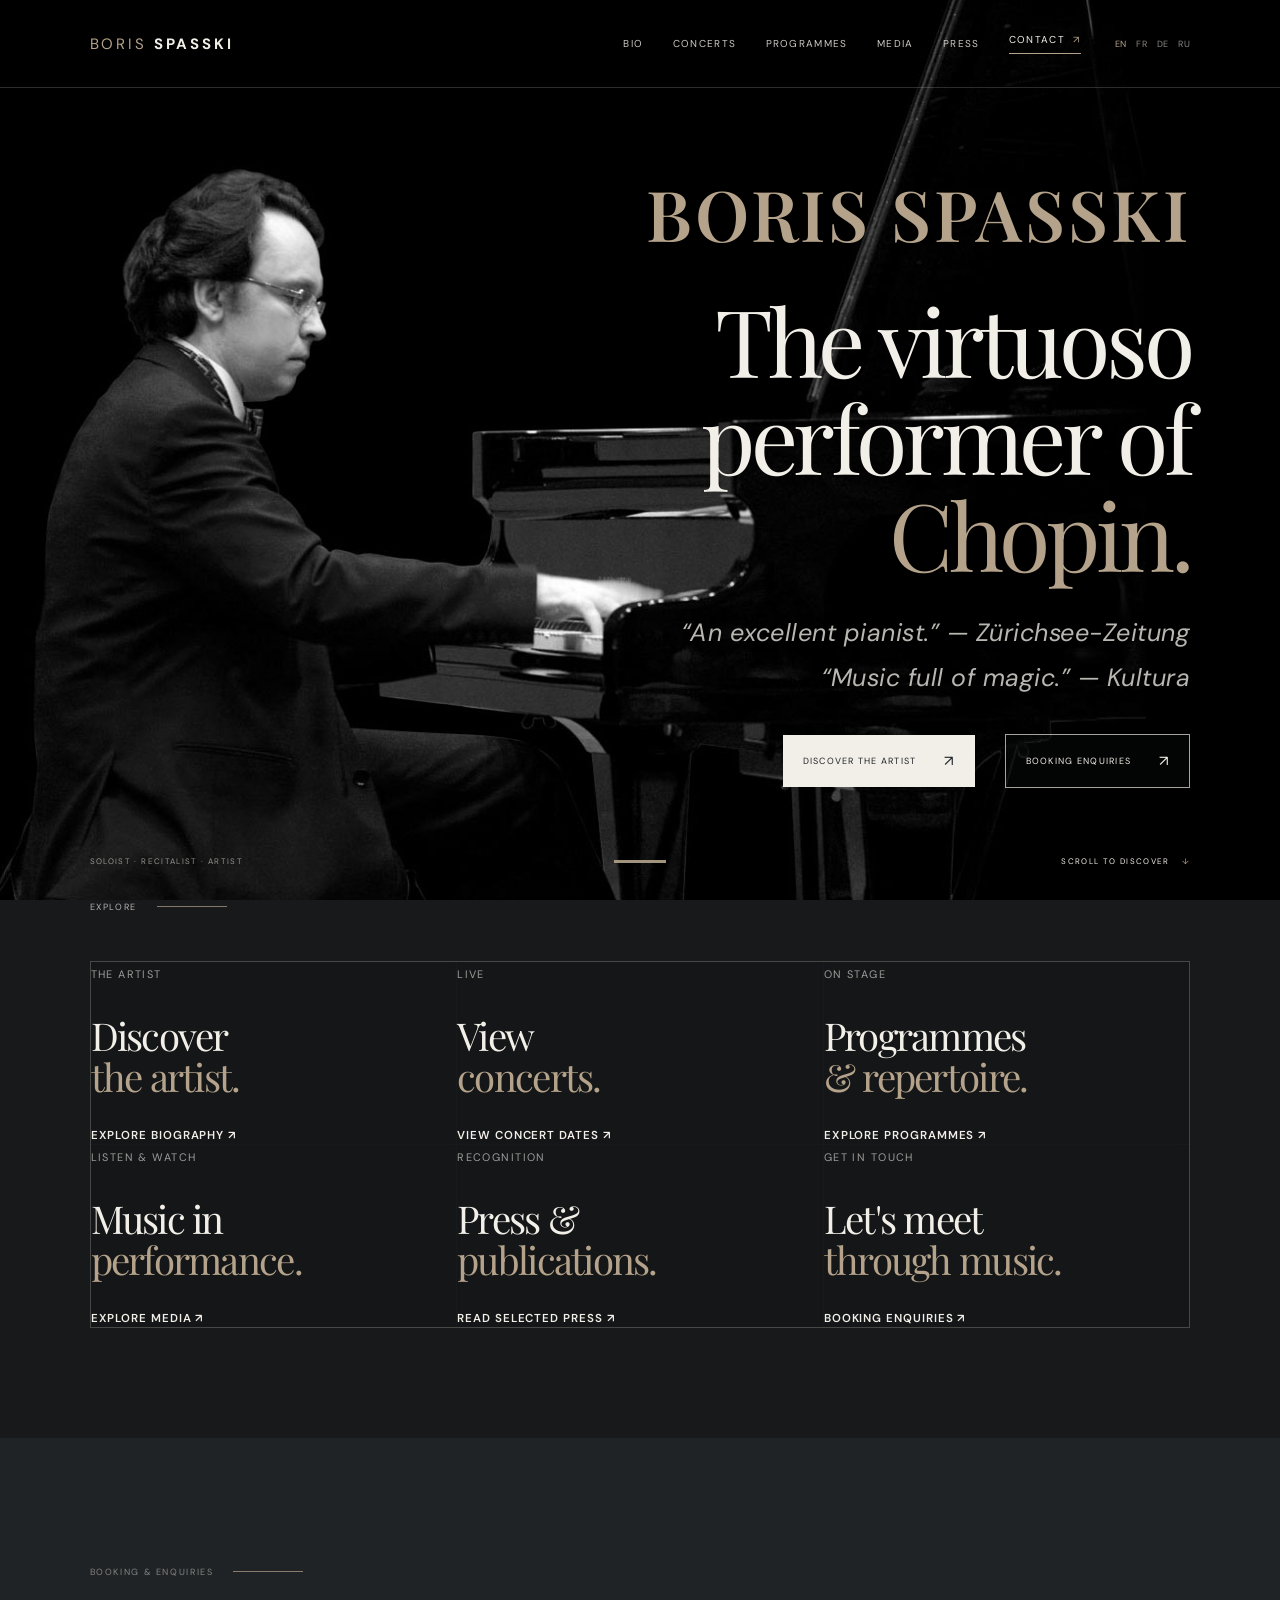
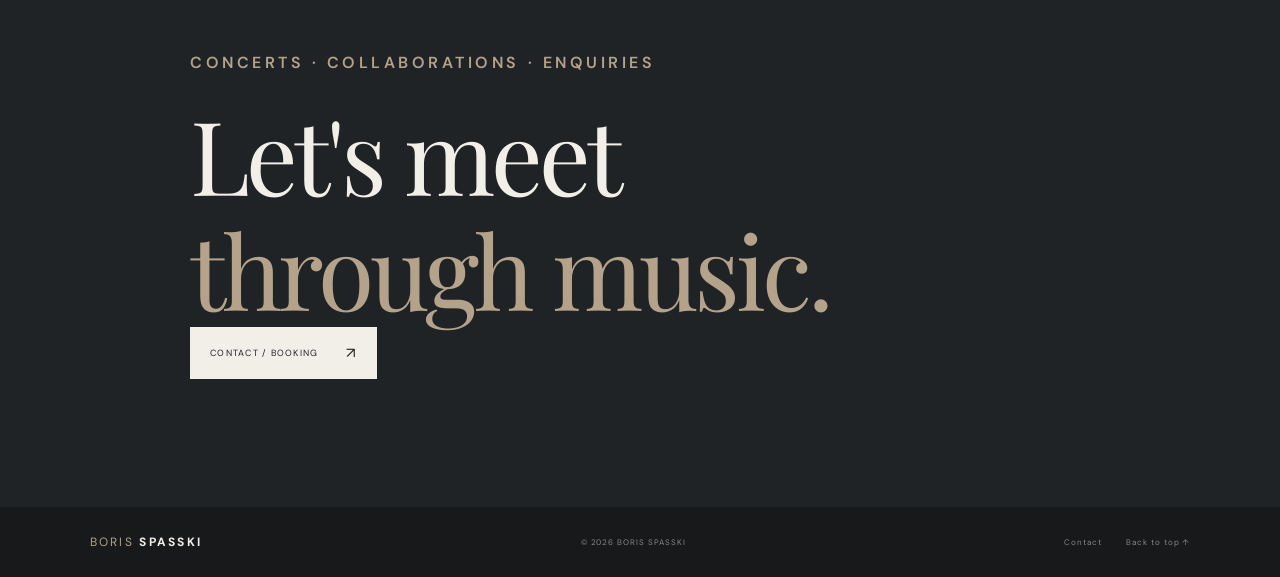
==== commit 5b4a928c: "Fix render on mobiles" ====
--- a/spasski-demo/index.html
+++ b/spasski-demo/index.html
@@ -94,6 +94,14 @@
     </nav>
     <main id="main">
       <section class="hero" aria-labelledby="hero-title">
+        <img
+          class="hero-mobile-photo"
+          src="img/Front_Page.jpg"
+          alt=""
+          aria-hidden="true"
+          fetchpriority="high"
+          decoding="async"
+        >
         <div class="hero-content">
           <p class="hero-eyebrow">BORIS SPASSKI</p>
           <h1 id="hero-title">The virtuoso performer of <br /><em>Chopin.</em></h1>
@@ -105,8 +113,8 @@
             <a class="button button-light" href="artist.html"
               >Discover the artist <span>↗</span></a
             >
-            <a class="text-link light-link" href="contact.html"
-              >Booking enquiries <span>↗</span></a
+            <a class="button booking-button" href="contact.html" aria-label="Booking enquiries"
+              >Booking enquiries <span aria-hidden="true">↗</span></a
             >
           </div>
         </div>
--- a/spasski-demo/css/style.css
+++ b/spasski-demo/css/style.css
@@ -2612,3 +2612,250 @@
     font-size: 16px;
   }
 }
+
+
+/* =========================================================
+   MOBILE / TABLET REFINEMENT
+   Responsive navigation, complete images and aligned actions.
+   ========================================================= */
+
+/* Bring back the full frame of the Bio portrait on wide screens. */
+@media (min-width: 761px) {
+  .bio-page:not(.contact-page) .bio-portrait img {
+    object-fit: contain;
+    object-position: center center;
+    background: #202326;
+  }
+}
+
+/* Contact portrait must retain the full frame, including the top of the head. */
+.contact-page .contact-portrait {
+  background: #202326;
+}
+.contact-page .contact-portrait img {
+  object-fit: contain;
+  object-position: center top;
+  background: #202326;
+}
+
+/* A compact menu replaces the overflowing desktop links on tablets and phones. */
+@media (max-width: 1024px) {
+  .site-header {
+    position: fixed;
+    z-index: 220;
+    min-height: 72px;
+    padding-left: 22px;
+    padding-right: 22px;
+    background: rgba(23, 25, 27, 0.9);
+    border-bottom: 1px solid rgba(242, 239, 232, 0.16);
+    backdrop-filter: blur(12px);
+    -webkit-backdrop-filter: blur(12px);
+  }
+  .desktop-nav {
+    display: none !important;
+  }
+  .menu-toggle {
+    display: block !important;
+    flex: 0 0 38px;
+    position: relative;
+    z-index: 222;
+  }
+  .header-tools {
+    margin-left: auto;
+    gap: 14px;
+  }
+  .mobile-nav {
+    z-index: 210;
+    padding-top: 100px;
+  }
+}
+
+/* Homepage: display the entire landscape photo above the text on small screens. */
+.hero-mobile-photo {
+  display: none;
+}
+@media (max-width: 760px) {
+  .home-backdrop-image {
+    background-size: contain;
+    background-position: center 72px;
+    background-repeat: no-repeat;
+    background-color: #17191b;
+    transform: none;
+  }
+  .home-page .hero {
+    display: flex;
+    flex-direction: column;
+    align-items: stretch;
+    justify-content: flex-start;
+    height: auto;
+    min-height: 100svh;
+    overflow: visible;
+  }
+  .hero-mobile-photo {
+    display: block;
+    flex: 0 0 auto;
+    width: 100%;
+    height: auto;
+    max-width: 100%;
+    margin-top: 72px;
+    object-fit: contain;
+    object-position: center top;
+  }
+  .home-page .hero-content {
+    width: 100%;
+    max-width: none;
+    margin: 0;
+    padding: 24px 22px 112px;
+    text-align: right;
+  }
+  .hero-eyebrow {
+    margin-bottom: 12px;
+    font-size: clamp(34px, 9vw, 48px);
+    line-height: 1.12;
+  }
+  .home-page .hero h1 {
+    font-size: clamp(35px, 8.8vw, 54px);
+    line-height: 1.08;
+  }
+  .hero-intro {
+    margin: 18px 0 23px;
+    font-size: clamp(14px, 3.8vw, 17px);
+    line-height: 1.6;
+  }
+  .hero-actions {
+    display: flex;
+    flex-direction: column;
+    flex-wrap: nowrap;
+    align-items: flex-end;
+    justify-content: flex-start;
+    gap: 11px;
+    width: 100%;
+  }
+  .hero-actions > a {
+    display: inline-flex;
+    align-items: center;
+    justify-content: space-between;
+    gap: 12px;
+    width: min(100%, 250px);
+    min-height: 48px;
+    padding: 13px 15px;
+    margin: 0;
+    text-align: left;
+    white-space: nowrap;
+    position: relative;
+    z-index: 5;
+    pointer-events: auto;
+  }
+  .hero-actions .booking-button {
+    color: var(--paper);
+    border: 1px solid rgba(242, 239, 232, 0.68);
+    background: rgba(23, 25, 27, 0.45);
+  }
+  .hero-actions .booking-button:hover {
+    color: var(--ink);
+    background: var(--champagne);
+    border-color: var(--champagne);
+  }
+  .home-page .hero-footer {
+    bottom: 23px;
+    left: 22px;
+    right: 22px;
+    z-index: 6;
+  }
+  .home-page .home-overview {
+    margin-top: -32px;
+  }
+}
+
+/* Narrow phones: keep the heading, buttons and header controls within the screen. */
+@media (max-width: 520px) {
+  .site-header {
+    min-height: 68px;
+    padding-left: 16px;
+    padding-right: 16px;
+  }
+  .wordmark {
+    font-size: 12px;
+    letter-spacing: 0.15em;
+  }
+  .header-tools {
+    gap: 9px;
+  }
+  .language-switch {
+    gap: 4px;
+  }
+  .language-button {
+    font-size: 8px;
+  }
+  .menu-toggle {
+    width: 34px;
+    height: 36px;
+    padding-left: 2px;
+    padding-right: 2px;
+  }
+  .hero-mobile-photo {
+    margin-top: 68px;
+  }
+  .home-page .hero-content {
+    padding: 20px 18px 108px;
+  }
+  .hero-eyebrow {
+    font-size: clamp(31px, 9vw, 42px);
+  }
+  .home-page .hero h1 {
+    font-size: clamp(33px, 9vw, 46px);
+  }
+  .hero-intro {
+    font-size: 14px;
+  }
+  .hero-actions > a {
+    width: min(100%, 235px);
+    min-height: 46px;
+  }
+}
+
+/* Contact image: use its natural aspect ratio on phones, with the whole head visible. */
+@media (max-width: 760px) {
+  .contact-page .contact-portrait {
+    position: relative;
+    top: auto;
+    height: auto;
+    min-height: 0;
+    max-height: none;
+    padding-top: 72px;
+    overflow: hidden;
+  }
+  .contact-page .contact-portrait img {
+    display: block;
+    width: 100%;
+    height: auto;
+    max-height: 66svh;
+    object-fit: contain;
+    object-position: center top;
+  }
+  .contact-page .contact-portrait figcaption {
+    bottom: 18px;
+  }
+}
+
+/* Keep the artist mobile portrait treatment as previously approved. */
+@media (max-width: 760px) {
+  .bio-page:not(.contact-page) .bio-portrait img {
+    object-fit: cover;
+    object-position: center 38%;
+  }
+}
+
+
+/* Booking remains a clearly visible, keyboard-accessible link on desktop and mobile. */
+.home-page .hero-actions .booking-button {
+  color: var(--paper);
+  border: 1px solid rgba(242, 239, 232, 0.68);
+  background: rgba(23, 25, 27, 0.16);
+}
+.home-page .hero-actions .booking-button:hover,
+.home-page .hero-actions .booking-button:focus-visible {
+  color: var(--ink);
+  border-color: var(--champagne);
+  background: var(--champagne);
+}
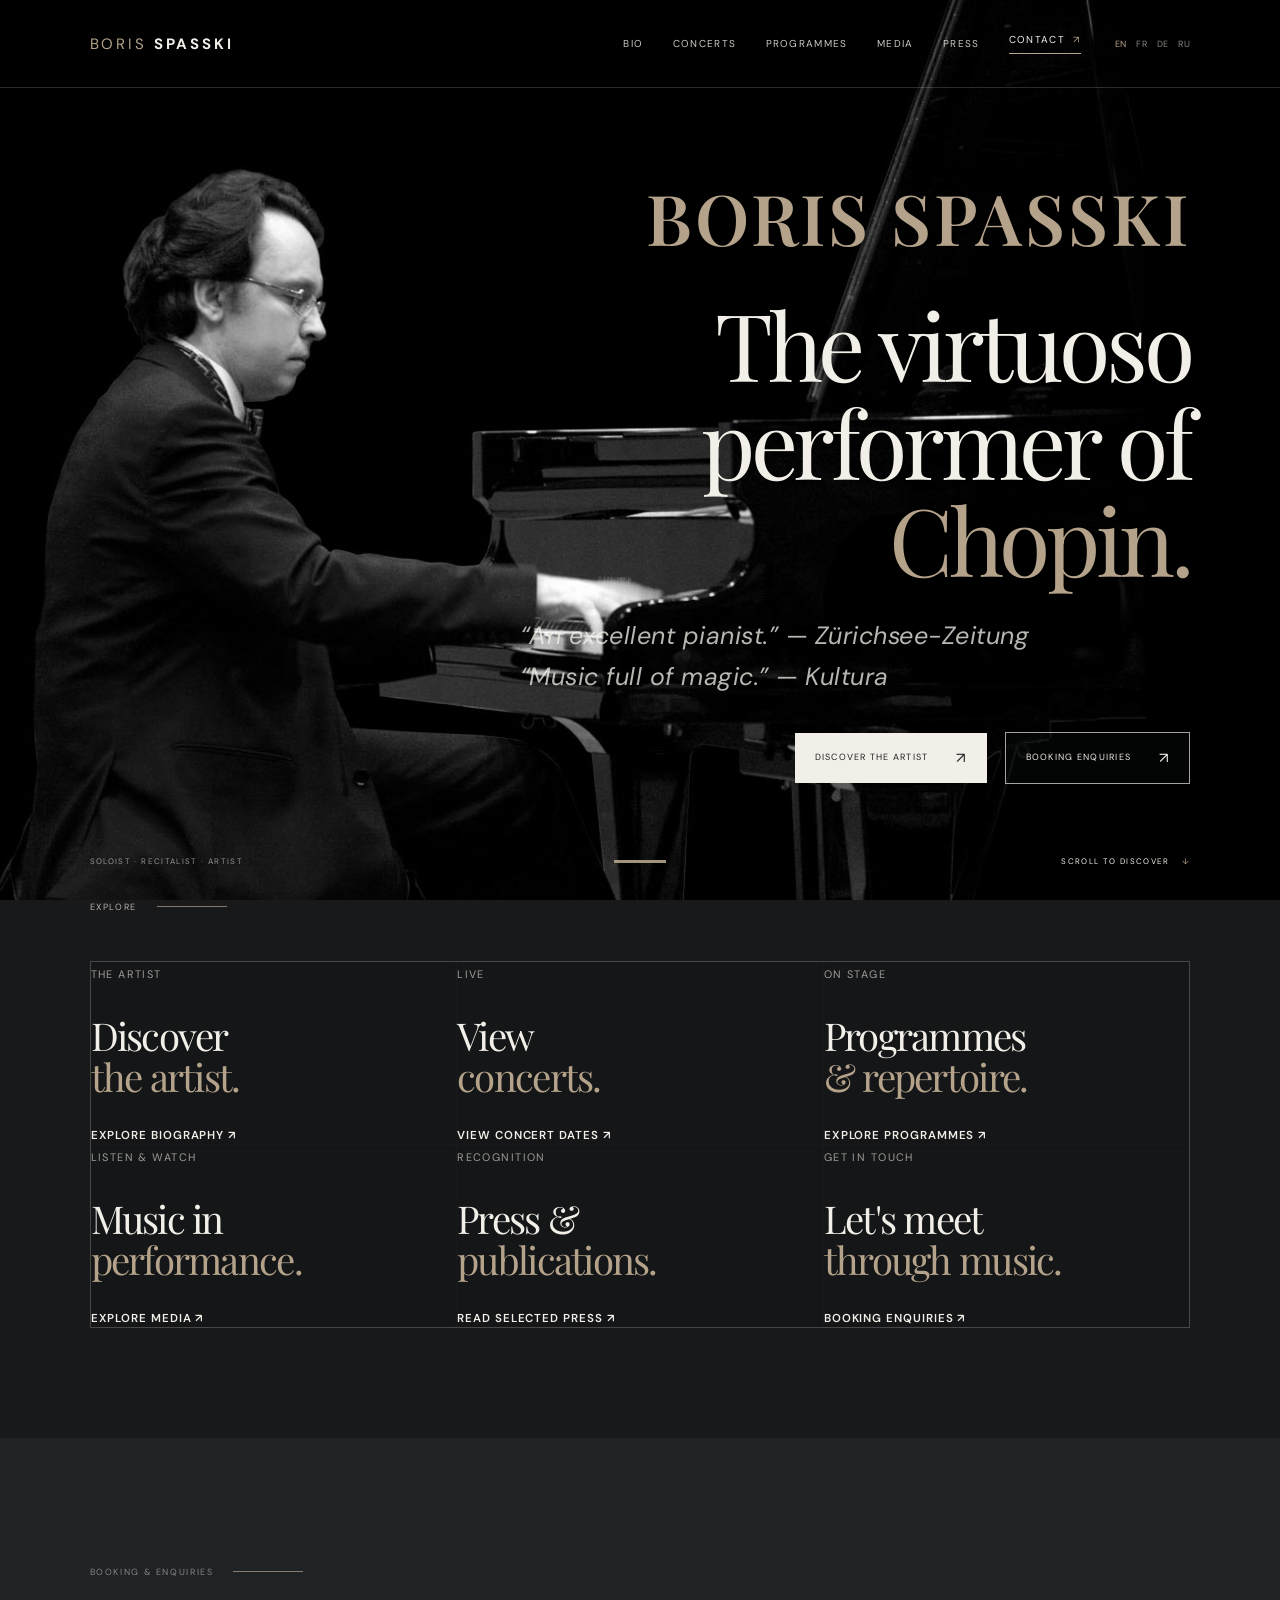
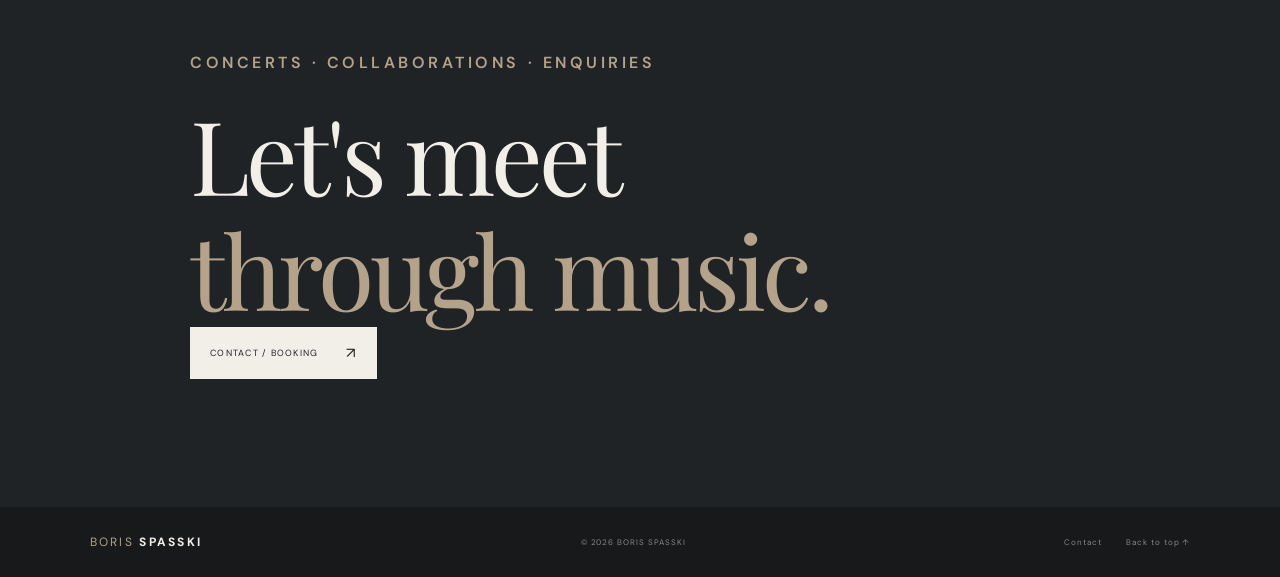
==== commit d78b9c8b: "Fix render on mobiles" ====
--- a/spasski-demo/index.html
+++ b/spasski-demo/index.html
@@ -85,6 +85,7 @@
       aria-label="Mobile navigation"
       hidden
     >
+      <a href="index.html" class="mobile-home-link">Home</a>
       <a href="artist.html">Bio</a><a href="concerts.html">Concerts</a
       ><a href="programmes.html">Programmes</a><a href="media.html">Media</a
       ><a href="press.html">Press</a><a href="contact.html">Contact</a>
@@ -94,14 +95,6 @@
     </nav>
     <main id="main">
       <section class="hero" aria-labelledby="hero-title">
-        <img
-          class="hero-mobile-photo"
-          src="img/Front_Page.jpg"
-          alt=""
-          aria-hidden="true"
-          fetchpriority="high"
-          decoding="async"
-        >
         <div class="hero-content">
           <p class="hero-eyebrow">BORIS SPASSKI</p>
           <h1 id="hero-title">The virtuoso performer of <br /><em>Chopin.</em></h1>
@@ -110,12 +103,12 @@
             “Music full of magic.” — Kultura
           </p>
           <div class="hero-actions">
-            <a class="button button-light" href="artist.html"
-              >Discover the artist <span>↗</span></a
-            >
-            <a class="button booking-button" href="contact.html" aria-label="Booking enquiries"
-              >Booking enquiries <span aria-hidden="true">↗</span></a
-            >
+            <a class="button button-light" href="artist.html">
+              Discover the artist <span aria-hidden="true">↗</span>
+            </a>
+            <a class="button booking-button" href="contact.html" aria-label="Booking enquiries">
+              Booking enquiries <span aria-hidden="true">↗</span>
+            </a>
           </div>
         </div>
         <div class="hero-footer">
--- a/spasski-demo/css/style.css
+++ b/spasski-demo/css/style.css
@@ -2859,3 +2859,377 @@
   border-color: var(--champagne);
   background: var(--champagne);
 }
+
+
+/* =========================================================
+   FINAL MOBILE NAVIGATION AND HERO BEHAVIOUR
+   ========================================================= */
+
+/* Mobile/tablet header: show an obvious MENU control, not just language labels. */
+@media (max-width: 1024px) {
+  .site-header {
+    position: fixed !important;
+    top: 0;
+    left: 0;
+    right: 0;
+    z-index: 1002 !important;
+    width: 100%;
+    min-height: 72px;
+    padding: 0 20px;
+    background: rgba(23, 25, 27, 0.96);
+    border-bottom: 1px solid rgba(242, 239, 232, 0.2);
+    backdrop-filter: blur(14px);
+    -webkit-backdrop-filter: blur(14px);
+  }
+
+  .site-header .desktop-nav {
+    display: none !important;
+  }
+
+  /* The language choices remain available inside the opened menu panel. */
+  .site-header .header-tools .language-switch {
+    display: none !important;
+  }
+
+  .site-header .header-tools {
+    display: flex;
+    align-items: center;
+    justify-content: flex-end;
+    margin-left: auto;
+    gap: 0;
+  }
+
+  .site-header .menu-toggle {
+    display: block !important;
+    position: relative;
+    z-index: 1004;
+    width: 76px;
+    height: 42px;
+    padding: 0;
+    margin: 0;
+    border: 0;
+    background: transparent;
+    color: var(--paper);
+    cursor: pointer;
+  }
+
+  .site-header .menu-toggle::before {
+    content: "MENU";
+    position: absolute;
+    left: 0;
+    top: 16px;
+    color: var(--paper);
+    font: 600 9px/1 var(--sans);
+    letter-spacing: 0.16em;
+  }
+
+  .site-header .menu-toggle span {
+    position: absolute;
+    right: 1px;
+    display: block;
+    width: 25px;
+    height: 1px;
+    margin: 0;
+    background: var(--paper);
+  }
+
+  .site-header .menu-toggle span:first-child {
+    top: 15px;
+  }
+
+  .site-header .menu-toggle span:last-child {
+    top: 24px;
+  }
+
+  .site-header .menu-toggle:focus-visible {
+    outline: 2px solid var(--champagne);
+    outline-offset: 3px;
+  }
+
+  /* Opened navigation sits directly below the fixed header. */
+  .mobile-nav {
+    position: fixed !important;
+    z-index: 1001 !important;
+    top: 72px !important;
+    right: 0 !important;
+    bottom: 0 !important;
+    left: 0 !important;
+    display: none;
+    flex-direction: column;
+    align-items: stretch;
+    justify-content: flex-start;
+    gap: 0;
+    overflow-y: auto;
+    padding: 15px 26px 32px;
+    background: rgba(23, 25, 27, 0.985);
+    color: var(--paper);
+    border-top: 1px solid rgba(242, 239, 232, 0.12);
+  }
+
+  .mobile-nav:not([hidden]) {
+    display: flex !important;
+  }
+
+  .mobile-nav > a {
+    display: flex;
+    align-items: center;
+    min-height: 55px;
+    padding: 7px 0;
+    border-bottom: 1px solid rgba(242, 239, 232, 0.13);
+    color: var(--paper);
+    font: 400 25px/1.2 var(--serif);
+  }
+
+  .mobile-nav > a:hover,
+  .mobile-nav > a:focus-visible,
+  .mobile-nav > a[aria-current="page"] {
+    color: var(--champagne);
+  }
+
+  .mobile-nav .mobile-home-link {
+    color: var(--champagne);
+  }
+
+  .mobile-nav .mobile-languages {
+    margin-top: auto;
+    padding-top: 28px;
+    color: var(--champagne);
+    font-size: 10px;
+    letter-spacing: 0.2em;
+  }
+
+  body.menu-open {
+    overflow: hidden;
+  }
+}
+
+@media (max-width: 520px) {
+  .site-header {
+    min-height: 68px;
+    padding-left: 16px;
+    padding-right: 16px;
+  }
+  .site-header .menu-toggle {
+    height: 40px;
+  }
+  .mobile-nav {
+    top: 68px !important;
+    padding-left: 22px;
+    padding-right: 22px;
+  }
+}
+
+/* HOMEPAGE:
+   A single fixed background photo sits behind the content. The separate inline
+   image is intentionally disabled so there can be no doubled/scrolling photo. */
+.hero-mobile-photo {
+  display: none !important;
+}
+
+@media (max-width: 760px) {
+  .home-backdrop {
+    position: fixed;
+    z-index: 0;
+    inset: 0;
+    overflow: hidden;
+    pointer-events: none;
+  }
+
+  .home-backdrop-image {
+    position: absolute;
+    inset: 0;
+    background-size: 100% auto !important;
+    background-position: center top !important;
+    background-repeat: no-repeat !important;
+    background-color: #17191b;
+    transform: none !important;
+    filter: none;
+  }
+
+  /* A gentle overlay keeps the text readable without hiding the photograph. */
+  .home-backdrop-shade {
+    display: block !important;
+    position: absolute;
+    inset: 0;
+    background: linear-gradient(
+      180deg,
+      rgba(12, 14, 16, 0.12) 0%,
+      rgba(12, 14, 16, 0.18) 34%,
+      rgba(12, 14, 16, 0.68) 72%,
+      rgba(12, 14, 16, 0.82) 100%
+    ) !important;
+    pointer-events: none;
+  }
+
+  .home-page .hero {
+    position: relative;
+    display: flex;
+    flex-direction: column;
+    align-items: stretch;
+    justify-content: flex-start;
+    width: 100%;
+    height: auto;
+    min-height: max(100svh, 690px);
+    overflow: visible;
+    background: transparent;
+  }
+
+  .home-page .hero-content {
+    position: relative;
+    z-index: 2;
+    width: 100%;
+    max-width: none;
+    margin: 0;
+    padding: 92px 20px 118px;
+    text-align: right;
+  }
+
+  .hero-eyebrow {
+    margin: 0 0 13px;
+    font-size: clamp(32px, 8.8vw, 45px);
+    line-height: 1.12;
+  }
+
+  .home-page .hero h1 {
+    font-size: clamp(34px, 8.9vw, 49px);
+    line-height: 1.08;
+  }
+
+  .hero-intro {
+    margin: 18px 0 24px;
+    font-size: clamp(13px, 3.7vw, 16px);
+    line-height: 1.58;
+  }
+
+  .hero-actions {
+    display: flex;
+    flex-direction: column;
+    align-items: flex-end;
+    justify-content: flex-start;
+    gap: 10px;
+    width: 100%;
+    flex-wrap: nowrap;
+  }
+
+  .hero-actions > a {
+    display: inline-flex;
+    align-items: center;
+    justify-content: space-between;
+    width: min(100%, 246px);
+    min-height: 47px;
+    margin: 0;
+    padding: 12px 15px;
+    gap: 12px;
+    position: relative;
+    z-index: 4;
+    pointer-events: auto;
+    white-space: nowrap;
+    text-align: left;
+  }
+
+  .home-page .hero-actions .booking-button {
+    color: var(--paper);
+    border: 1px solid rgba(242, 239, 232, 0.72);
+    background: rgba(23, 25, 27, 0.32);
+  }
+
+  .home-page .hero-actions .booking-button:hover,
+  .home-page .hero-actions .booking-button:focus-visible {
+    color: var(--ink);
+    border-color: var(--champagne);
+    background: var(--champagne);
+  }
+
+  .home-page .hero-footer {
+    position: absolute;
+    z-index: 5;
+    bottom: 22px;
+    left: 20px;
+    right: 20px;
+    font-size: 7px;
+  }
+
+  .home-page .home-overview {
+    position: relative;
+    z-index: 2;
+    margin-top: -24px;
+    background: transparent !important;
+  }
+}
+
+/* BIO PAGE:
+   The fixed mobile menu occupies 68–72px at the top. Start the portrait below it. */
+@media (max-width: 760px) {
+  .bio-page:not(.contact-page) .bio-portrait {
+    position: relative;
+    top: auto;
+    margin-top: 72px;
+  }
+}
+
+@media (max-width: 520px) {
+  .bio-page:not(.contact-page) .bio-portrait {
+    margin-top: 68px;
+  }
+}
+
+
+/* Homepage desktop hero: restore clear vertical rhythm and left-aligned review text. */
+@media (min-width: 761px) {
+  .home-page .hero-content {
+    display: flex;
+    flex-direction: column;
+    align-items: stretch;
+    position: relative;
+    z-index: 3;
+    width: min(850px, 100%);
+    margin-left: auto;
+    margin-right: 0;
+    text-align: right;
+  }
+
+  .home-page .hero-eyebrow,
+  .home-page .hero h1 {
+    text-align: right;
+  }
+
+  .home-page .hero-intro {
+    display: block;
+    position: relative;
+    z-index: 3;
+    width: min(100%, 560px);
+    max-width: 560px;
+    margin: 28px 0 34px;
+    align-self: flex-start;
+    text-align: left;
+    line-height: 1.65;
+  }
+
+  .home-page .hero-actions {
+    display: flex;
+    position: relative;
+    z-index: 4;
+    width: 100%;
+    margin: 0;
+    padding: 0;
+    align-self: stretch;
+    align-items: center;
+    justify-content: flex-end;
+    gap: 18px;
+    flex-wrap: wrap;
+    clear: both;
+  }
+
+  .home-page .hero-actions > a {
+    position: relative;
+    display: inline-flex;
+    flex: 0 0 auto;
+    align-items: center;
+    justify-content: space-between;
+    min-height: 48px;
+    margin: 0;
+    line-height: 1.2;
+    white-space: nowrap;
+    pointer-events: auto;
+  }
+}
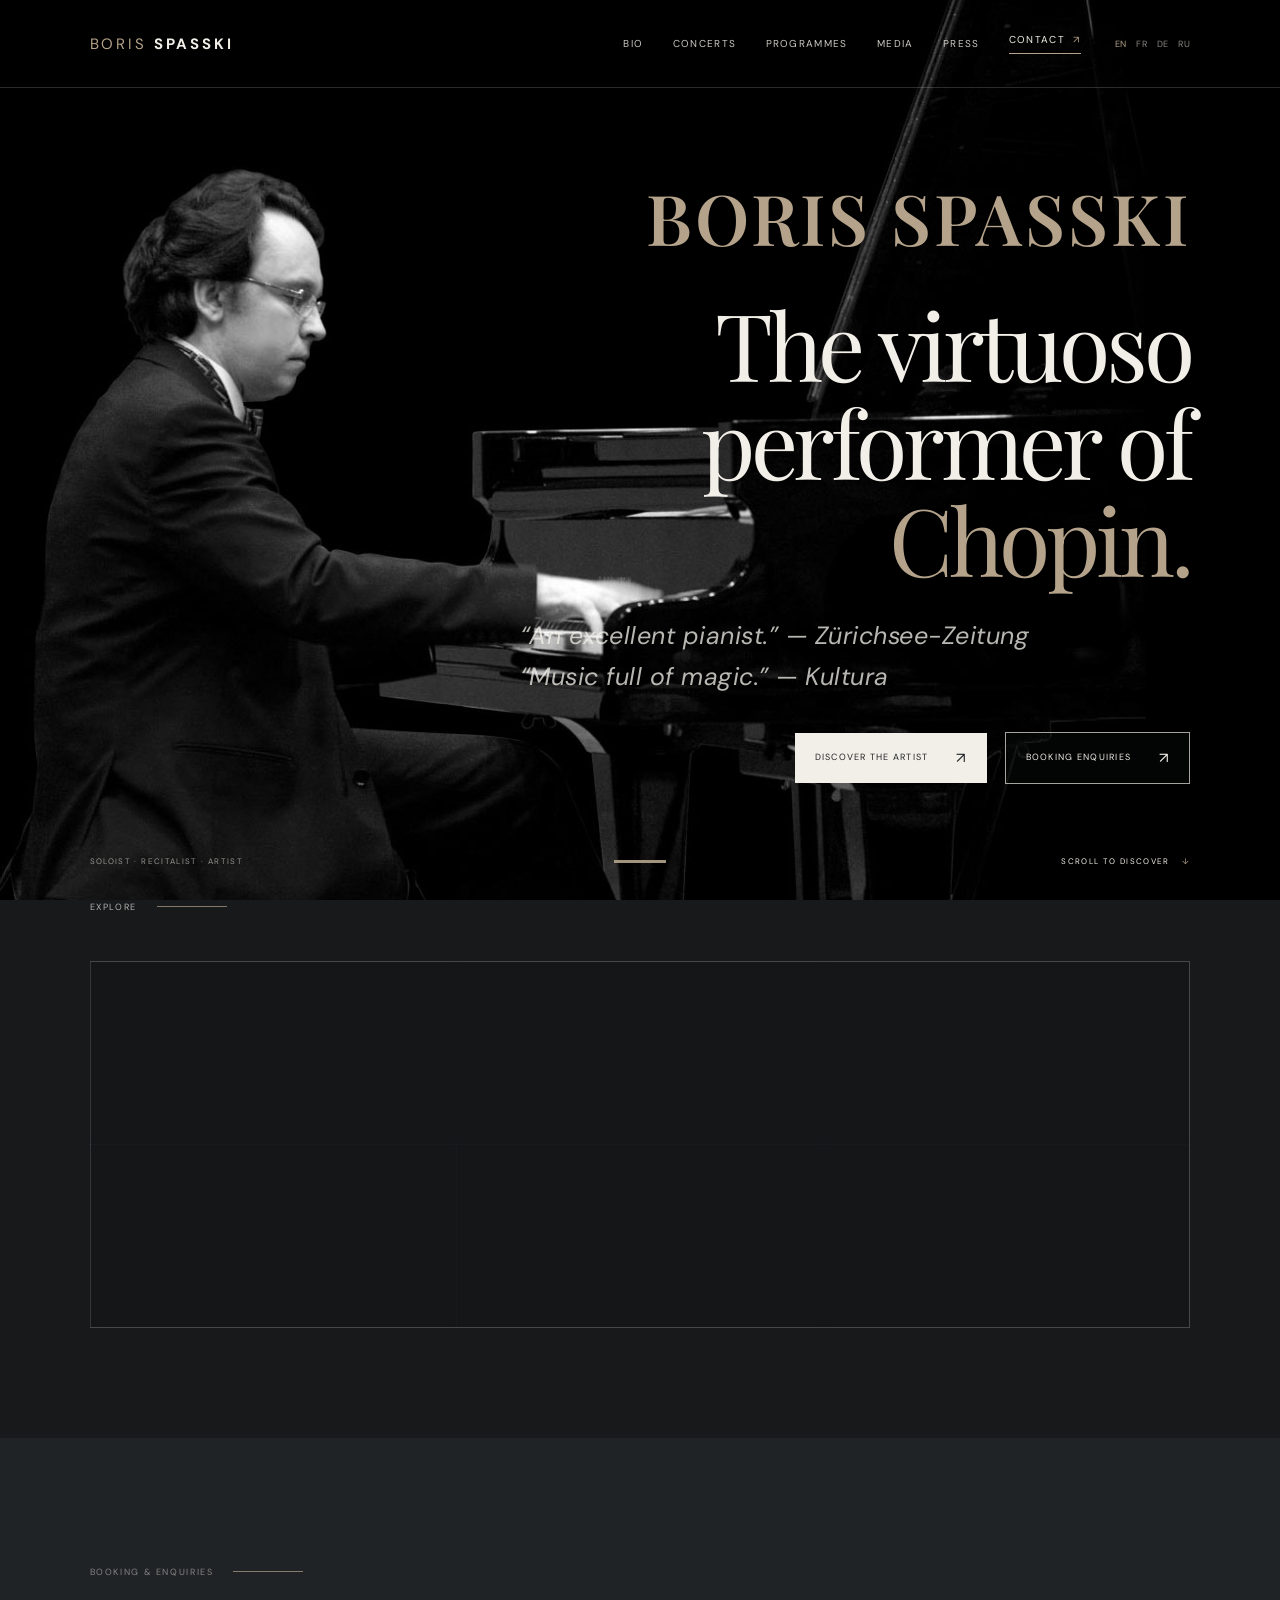
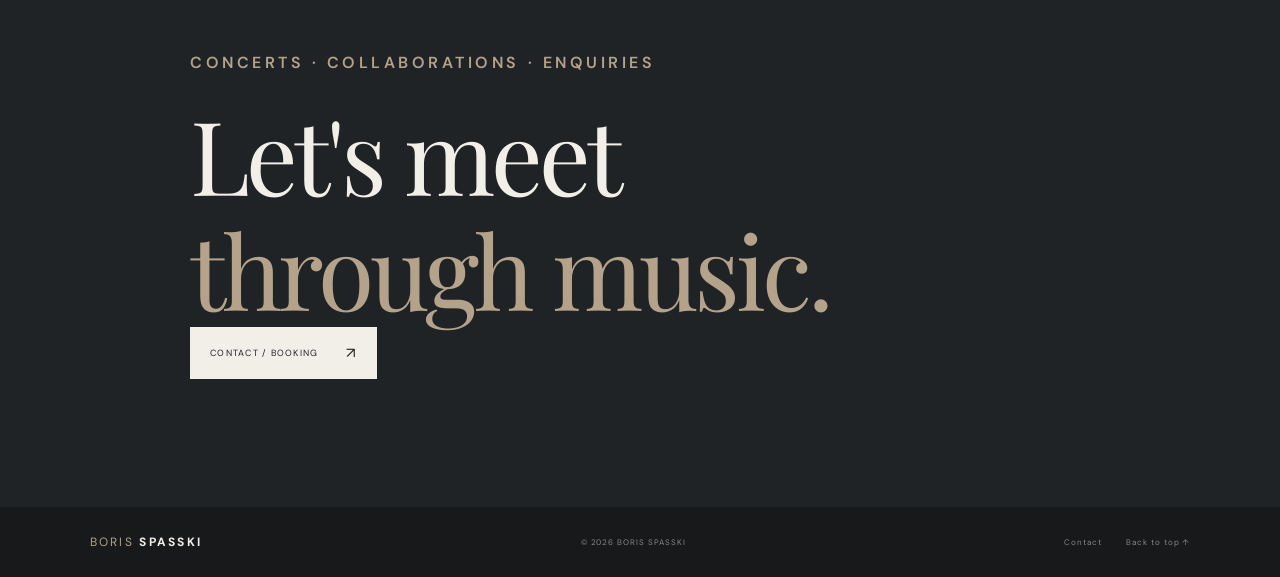
==== commit b0356231: "Fix mobile render" ====
--- a/spasski-demo/index.html
+++ b/spasski-demo/index.html
@@ -97,7 +97,7 @@
       <section class="hero" aria-labelledby="hero-title">
         <div class="hero-content">
           <p class="hero-eyebrow">BORIS SPASSKI</p>
-          <h1 id="hero-title">The virtuoso performer of <br /><em>Chopin.</em></h1>
+          <h1 id="hero-title">The virtuoso<br class="mobile-title-break" /> performer of <br /><em>Chopin.</em></h1>
           <p class="hero-intro">
             “An excellent pianist.” — Zürichsee-Zeitung<br />
             “Music full of magic.” — Kultura
--- a/spasski-demo/css/style.css
+++ b/spasski-demo/css/style.css
@@ -3233,3 +3233,160 @@
     pointer-events: auto;
   }
 }
+
+
+/* Final mobile refinements: separate MENU label, portrait photo offset and smaller hero type. */
+
+/* Keep the MENU label clearly to the left of the hamburger bars. */
+@media (max-width: 1024px) {
+  .site-header .menu-toggle {
+    width: 100px !important;
+    min-width: 100px;
+  }
+
+  .site-header .menu-toggle::before {
+    left: 0 !important;
+    right: auto !important;
+    top: 16px;
+    width: 43px;
+    text-align: left;
+    white-space: nowrap;
+  }
+
+  .site-header .menu-toggle span {
+    right: 0 !important;
+    left: auto !important;
+    width: 25px;
+  }
+}
+
+/* In portrait phone orientation, move the fixed photo below the fixed header.
+   Landscape keeps the existing full-width photo position. */
+@media (max-width: 760px) and (orientation: portrait) {
+  .home-page .home-backdrop-image {
+    background-position: center 68px !important;
+  }
+}
+
+/* Reduce the homepage hero typography on phones while keeping the same alignment. */
+@media (max-width: 760px) {
+  .home-page .hero-eyebrow {
+    font-size: clamp(28px, 7.4vw, 36px) !important;
+    line-height: 1.08;
+    margin-bottom: 10px;
+  }
+
+  .home-page .hero h1 {
+    font-size: clamp(29px, 7.2vw, 39px) !important;
+    line-height: 1.1;
+    letter-spacing: -0.035em;
+  }
+
+  .home-page .hero-intro {
+    font-size: clamp(12px, 3.25vw, 14px) !important;
+    line-height: 1.55;
+    margin: 15px 0 20px;
+  }
+}
+
+@media (max-width: 520px) {
+  .home-page .hero-eyebrow {
+    font-size: clamp(26px, 7.2vw, 32px) !important;
+  }
+
+  .home-page .hero h1 {
+    font-size: clamp(27px, 7.4vw, 34px) !important;
+    line-height: 1.12;
+  }
+
+  .home-page .hero-intro {
+    font-size: 12px !important;
+    line-height: 1.5;
+  }
+}
+
+
+/* Homepage title: add a deliberate line break only on mobile. */
+.mobile-title-break { display: none; }
+
+/* Mobile menu: MENU label to the left, visible hamburger bars to the right. */
+@media (max-width: 1024px) {
+  .site-header .menu-toggle {
+    display: block !important;
+    position: relative !important;
+    width: 100px !important;
+    min-width: 100px !important;
+    height: 42px !important;
+    padding: 0 !important;
+    overflow: visible !important;
+    background: transparent !important;
+  }
+  .site-header .menu-toggle::before {
+    content: "MENU" !important;
+    position: absolute !important;
+    left: 0 !important;
+    right: auto !important;
+    top: 16px !important;
+    width: auto !important;
+    color: var(--paper) !important;
+    font: 600 9px/1 var(--sans) !important;
+    letter-spacing: 0.16em !important;
+    white-space: nowrap !important;
+  }
+  .site-header .menu-toggle span { display: none !important; }
+  .site-header .menu-toggle::after {
+    content: "";
+    position: absolute;
+    right: 0;
+    top: 13px;
+    width: 25px;
+    height: 2px;
+    background: var(--paper);
+    box-shadow: 0 7px 0 var(--paper), 0 14px 0 var(--paper);
+    opacity: 1;
+    visibility: visible;
+  }
+}
+
+/* Smaller mobile hero type and requested two-line phrase. */
+@media (max-width: 760px) {
+  .home-page .mobile-title-break { display: block; }
+  .home-page .hero-eyebrow {
+    font-size: clamp(24px, 6.8vw, 30px) !important;
+    line-height: 1.08 !important;
+    margin-bottom: 9px !important;
+  }
+  .home-page .hero h1 {
+    font-size: clamp(25px, 6.8vw, 32px) !important;
+    line-height: 1.12 !important;
+    letter-spacing: -0.025em !important;
+  }
+  .home-page .hero-intro {
+    font-size: clamp(11px, 3vw, 12.5px) !important;
+    line-height: 1.48 !important;
+    margin: 13px 0 17px !important;
+  }
+  .home-page .hero-content {
+    padding-top: 88px;
+    padding-bottom: 108px;
+  }
+  .home-page .hero-actions > a {
+    min-height: 43px;
+    padding: 10px 13px;
+    font-size: 8px;
+  }
+}
+@media (max-width: 520px) {
+  .home-page .hero-eyebrow {
+    font-size: clamp(22px, 6.4vw, 27px) !important;
+  }
+  .home-page .hero h1 {
+    font-size: clamp(23px, 6.5vw, 28px) !important;
+    line-height: 1.12 !important;
+  }
+  .home-page .hero-intro {
+    font-size: 11px !important;
+    line-height: 1.45 !important;
+  }
+  .home-page .hero-content { padding: 84px 18px 104px; }
+}
